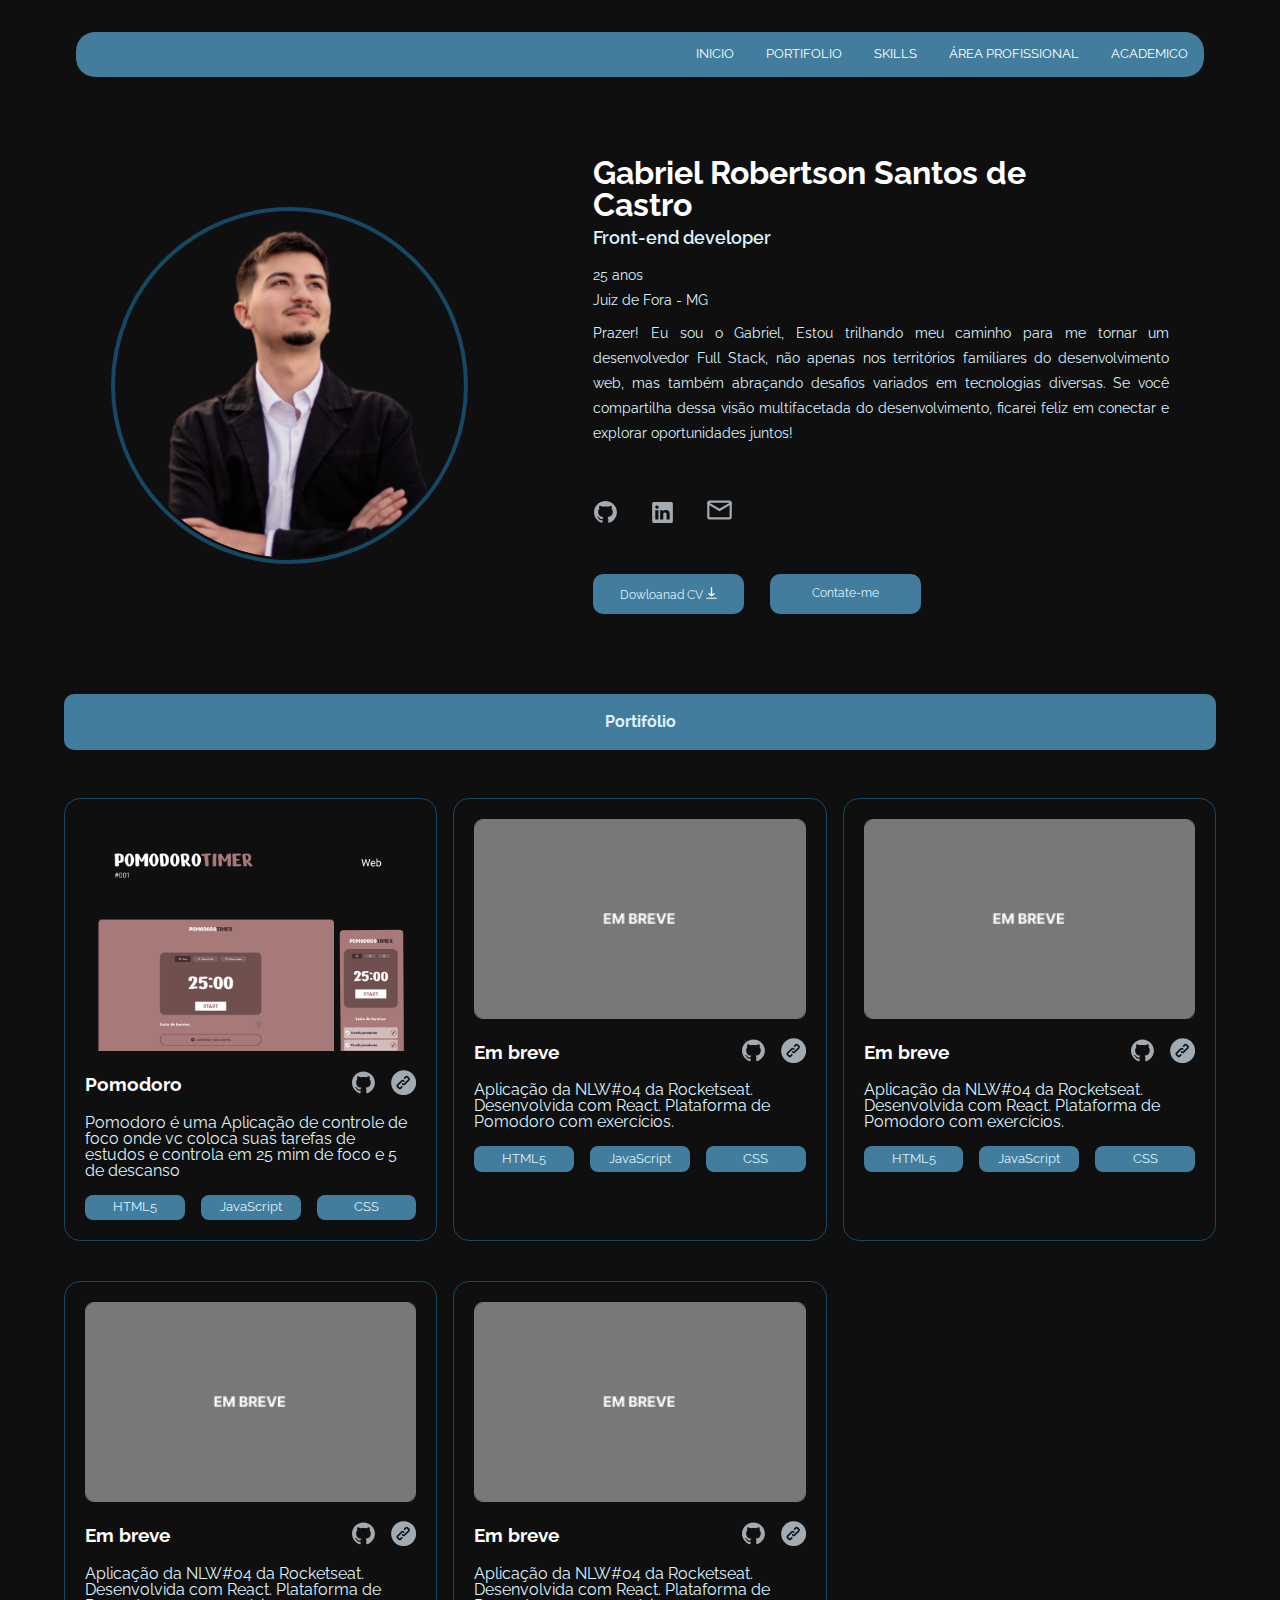
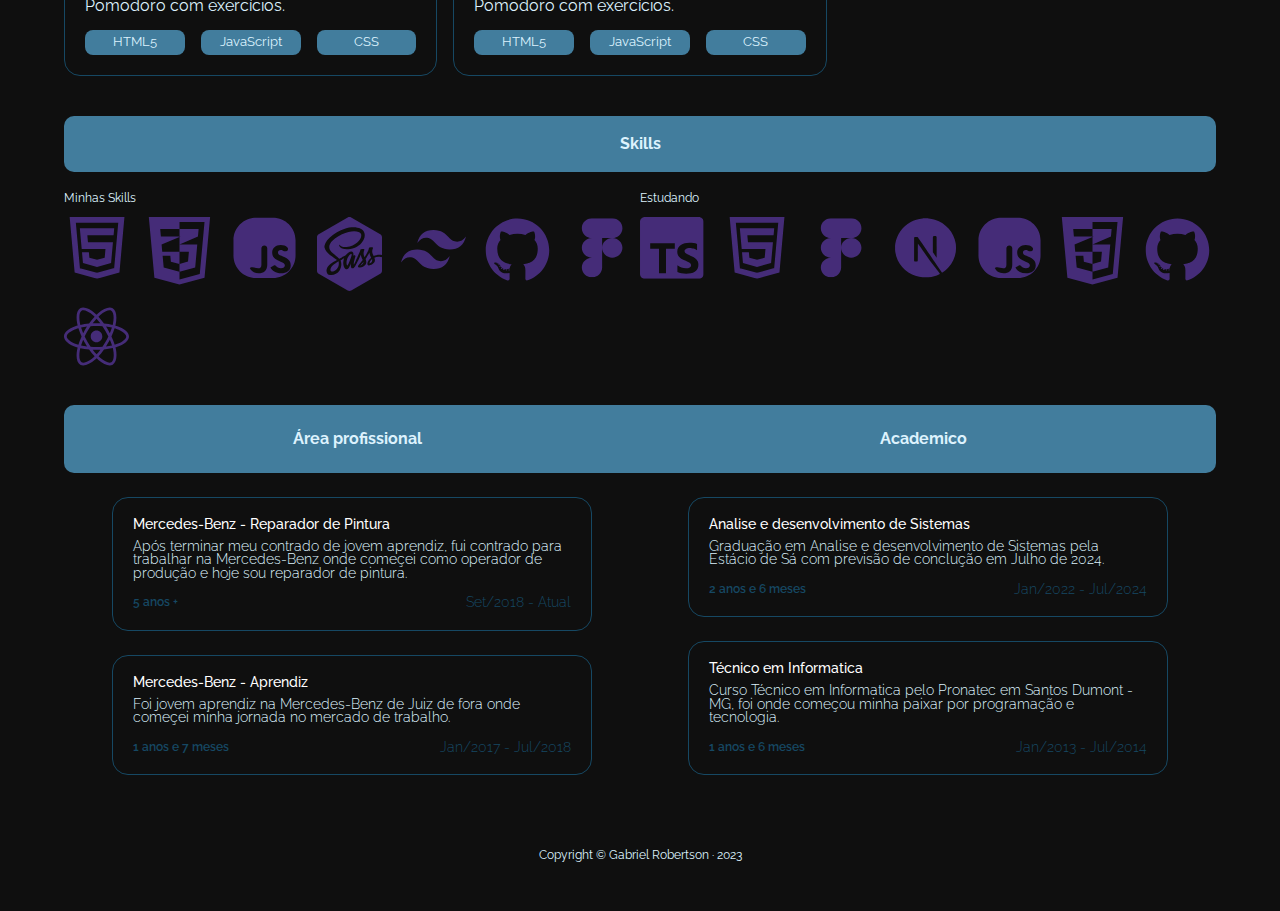
==== index.html @ dfe46134 "updade" ====
<!DOCTYPE html>
<html lang="pt-br">
<head>
    <meta charset="UTF-8">
    <meta name="viewport" content="width=device-width, initial-scale=1.0">
    <title>Portifolio | Gabriel</title>
    <link rel="stylesheet" href="assets/styles/styles.css">
 </head>   
<body>
  
  <header class="cabecalho container">
   <a href=""><img src="./assets/imagens/menu_hamburger.svg" alt="Menu Hamburger" class="open"></a> 
  </header>
  <nav class="menu-navegação">
    <a  href="#" ><img src="./assets/imagens/close.svg" alt="Menu Hamburger" class="close"></a>
    <div class="navegacao__container">
      <div class="perfil__menu">
        <img src="./assets/imagens/Perfil_gabriel.svg" class="foto-perfil">
        <div class="texto_perfil">
          <h2>Gabriel <span>Robertson</span></h2>
          <p>25 anos</p>
          <p class="cidade">Juiz de Fora - MG</p>
        </div>
      </div>
        <div class="social_links">
          <a href="https://github.com/Gabrielrsc" target="_blank" ><img src="./assets/imagens/github.svg" alt="Link para o Github" ></a>
          <a href="https://www.linkedin.com/in/gabriel-robertson-8a6b48149/" target="_blank"><img src="./assets/imagens/linkedin.svg" alt="Link para o Linkedin"></a>
          <a href=""><img src="./assets/imagens/email.svg" alt="Link para Web"></a>
        </div>
       <ul class="link__menu">
        <li><a href="#inicio">Inicio</a></li>
        <li><a href="#portifolio">Portifolio</a></li>
        <li><a href="#skills">Skills</a></li>
        <li><a href="#areaProfissional">Área Profissional</a></li>
        <li><a href="#areaProfissional">Academico</a></li>
       </ul>
       <div class="nav_configuracao">
        <p>EN</p>
        <a href="" ><img class="temaClaro"  src="./assets/imagens/sol.svg" alt="Icone de Sol"></a>
       </div>
    </div>

  </nav>
  <nav class="menu-navegação_desktop">
    <ul class="link__menu">
      <li><a href="#inicio">Inicio</a></li>
      <li><a href="#portifolio">Portifolio</a></li>
      <li><a href="#skills">Skills</a></li>
      <li><a href="#areaProfissional">Área Profissional</a></li>
      <li><a href="#areaProfissional">Academico</a></li>
   </ul>
  </nav>
  <main class="container">
    <section class="inico" id="inicio">
        <img class="foto_perfil" src="./assets/imagens/Perfil_gabriel.svg" alt="foto do gabriel">
        <div class="texto_inico">
          <h2>Gabriel Robertson <span>Santos de<br> Castro</span></h2>
          <h1>Front-end developer</h1>
          <div class="cidade_idade">
            <p class="desktop">25 anos</p>
            <p class="desktop">Juiz de Fora - MG</p>
          </div>
          <p>Prazer!  Eu sou o Gabriel, Estou trilhando meu caminho para me tornar um desenvolvedor Full Stack, não apenas nos territórios familiares do desenvolvimento web, 
            mas também abraçando desafios variados em tecnologias diversas. Se você compartilha dessa visão multifacetada do desenvolvimento, ficarei feliz em conectar e explorar oportunidades juntos! </p>
             <p></p>
        
          
          <div class="social_links">
            <a href="https://github.com/Gabrielrsc" target="_blank" ><img src="./assets/imagens/github.svg" alt="Link para o Github" ></a>
            <a href="https://www.linkedin.com/in/gabriel-robertson-8a6b48149/" target="_blank"><img src="./assets/imagens/linkedin.svg" alt="Link para o Linkedin"></a>
            <a href=""><img src="./assets/imagens/email.svg" alt="Link para Web"></a>
          </div>
          <div class="container_curriculo">
            <a href="">Dowloanad CV <img src="assets/imagens/arrow.svg" alt="arrow"></a>
            <a href="">Contate-me</a>
          </div>
        </div>
    </section>
    <section class="portifolio" id="portifolio">
      <h3 class="section-titulo">Portifólio</h3>
      <div class="cards">
        <div class="card">
          <img src="./assets/imagens/pomodoroTimer.png" alt="Imagem do portifolio Pomodoro">
          <div class="titulo_links">
            <h5>Pomodoro</h5>
            <div class="links">
              <a href=""><img src="./assets/imagens/github.svg" alt="github"></a>
              <a href=""><img src="./assets/imagens/web.svg" alt="Link para Web"></a>
              
            </div>
            
          </div>
          <p>Pomodoro é uma Aplicação de controle de foco onde vc coloca suas tarefas de estudos e controla em 25 mim de foco e 5 de descanso</p>
          <ul>
            <li>HTML5</li>
            <li>JavaScript</li>
            <li>CSS</li>
          </ul>
        </div>
        <div class="card">
          <img src="./assets/imagens/embreve.png" alt="Imagem do portifolio embreve">
          <div class="titulo_links">
            <h5>Em breve</h5>
            <div class="links">
              <a href=""><img src="./assets/imagens/github.svg" alt="github"></a>
              <a href=""><img src="./assets/imagens/web.svg" alt="Link para Web"></a>
            </div>
            
          </div>
          <p>Aplicação da NLW#04 da Rocketseat. Desenvolvida com React. Plataforma de Pomodoro com exercícios.</p>
          <ul>
            <li>HTML5</li>
            <li>JavaScript</li>
            <li>CSS</li>
          </ul>
        </div>
        <div class="card">
          <img src="./assets/imagens/embreve.png" alt="Imagem do portifolio embreve">
          <div class="titulo_links">
            <h5>Em breve</h5>
            <div class="links">
              <a href=""><img src="./assets/imagens/github.svg" alt="github"></a>
              <a href=""><img src="./assets/imagens/web.svg" alt="Link para Web"></a>
              
            </div>
            
          </div>
          <p>Aplicação da NLW#04 da Rocketseat. Desenvolvida com React. Plataforma de Pomodoro com exercícios.</p>
          <ul>
            <li>HTML5</li>
            <li>JavaScript</li>
            <li>CSS</li>
          </ul>
        </div>
        <div class="card">
          <img src="./assets/imagens/embreve.png" alt="Imagem do portifolio embreve">
          <div class="titulo_links">
            <h5>Em breve</h5>
            <div class="links">
              <a href=""><img src="./assets/imagens/github.svg" alt="github"></a>
              <a href=""><img src="./assets/imagens/web.svg" alt="Link para Web"></a>
            </div>
            
          </div>
          <p>Aplicação da NLW#04 da Rocketseat. Desenvolvida com React. Plataforma de Pomodoro com exercícios.</p>
          <ul>
            <li>HTML5</li>
            <li>JavaScript</li>
            <li>CSS</li>
          </ul>
        </div>
        <div class="card">
          <img src="./assets/imagens/embreve.png" alt="Imagem do portifolio embreve">
          <div class="titulo_links">
            <h5>Em breve</h5>
            <div class="links">
              <a href=""><img src="./assets/imagens/github.svg" alt="github"></a>
              <a href=""><img src="./assets/imagens/web.svg" alt="Link para Web"></a>
            </div>
            
          </div>
          <p>Aplicação da NLW#04 da Rocketseat. Desenvolvida com React. Plataforma de Pomodoro com exercícios.</p>
          <ul>
            <li>HTML5</li>
            <li>JavaScript</li>
            <li>CSS</li>
          </ul>
        </div>
       
      </div>
    </section>
    <section class="skills" id="skills">
      <h3 class="section-titulo">Skills</h3>
      <div class="container-skills">
        <div class="card-skills">
          <p>Minhas Skills</p>
          <ul>
              <li> <img src="./assets/imagens/HTML5.svg" alt="HTML">
                </li>
                <li><img src="./assets/imagens/Group2.svg" alt="TypeScript">
                  </li>
                  <li><img src="./assets/imagens/Javascript.svg" alt="TypeScript">
                    </li>
                    <li><img src="./assets/imagens/sass.svg" alt="TypeScript">
                      </li>
                      <li><img src="./assets/imagens/TailwindCSS.svg" alt="TypeScript">
                        </li>
                        <li><img src="./assets/imagens/Github2.svg" alt="TypeScript">
                          </li>
                          <li><img src="./assets/imagens/Figma.svg" alt="TypeScript">
                            </li>
                            <li><img src="./assets/imagens/react.svg" alt="TypeScript">
                             </li>
                            
            
          </ul>
        </div>
        <div class="card-skills">
          <p>Estudando</p>
          <ul>
            <li>
              <img src="./assets/imagens/TypeScript.svg" alt="TypeScript">
            </li>
            <li> <img src="./assets/imagens/HTML5.svg" alt="TypeScript">
              </li>
              <li><img src="./assets/imagens/Figma.svg" alt="TypeScript">
                </li>
                <li><img src="./assets/imagens/Nextjs.svg" alt="TypeScript">
                  </li>
                  <li><img src="./assets/imagens/Javascript.svg" alt="TypeScript">
                    </li>
                    <li><img src="./assets/imagens/Group2.svg" alt="TypeScript">
                      </li>
                      <li><img src="./assets/imagens/Github2.svg" alt="TypeScript">
                        </li>
                       
          </ul>
        </div>
      </div>
    </section>
    <section class="profissional_academico" id="areaProfissional">
      <div class="section-titulos section-titulo">
        <h3 class="" id="profissional">Área profissional</h3>
        <h3 class="active" id="academico">Academico</h3>
      </div>

      <div class="container_flex">
        <div class="container-profissional_academico academico active">
          <div class="container-academico">
            <h4>Analise e desenvolvimento de Sistemas</h4>
            <p>Graduação em Analise e desenvolvimento de Sistemas pela Estácio de Sá com previsão de conclução em Julho de 2024.</p>
            <div class="tempo">
              <span>2 anos e 6 meses</span>
              <p>Jan/2022 - Jul/2024</p>
            </div>
          </div>
          <div class="container-academico">
            <h4>Técnico em Informatica</h4>
            <p>Curso Técnico em Informatica pelo Pronatec em Santos Dumont - MG, foi onde começou minha paixar por programação e tecnologia.</p>
            <div class="tempo">
              <span>1 anos e 6 meses</span>
              <p>Jan/2013 - Jul/2014</p>
            </div>
          </div>
        </div>
        <div class="container-profissional_academico profissional profissional">
          <div class="container-academico">
            <h4>Mercedes-Benz - Reparador de Pintura</h4>
            <p>Após terminar meu contrado de jovem aprendiz, fui contrado para trabalhar na Mercedes-Benz onde começei como operador de produção e hoje sou reparador de pintura.</p>
            <div class="tempo">
              <span>5 anos +</span>
              <p>Set/2018 - Atual</p>
            </div>
          </div>
          <div class="container-academico">
            <h4>Mercedes-Benz - Aprendiz</h4>
            <p>Foi jovem aprendiz na Mercedes-Benz de Juiz de fora onde começei minha jornada no mercado de trabalho.</p>
            <div class="tempo">
              <span>1 anos e 7 meses</span>
              <p>Jan/2017 - Jul/2018</p>
            </div>
          </div>
        </div>
      </div>
      
    </section>
  </main>
  <footer class="rodape">
    <p>Copyright © Gabriel Robertson · 2023</p>
  </footer>

  <script src="./assets/js/main.js"></script>

  
</body>
</html>
---- assets/styles/styles.css ----
@import url(./reset.css);
@import url('https://fonts.googleapis.com/css2?family=Raleway:wght@100;200;300;400;500;600;700&display=swap');


:root{
    --color-primaria:#164863; /*7B4AE2*/
    --color-segundaria: #427D9D; /*201A3F*/
    --color-terciaria: #427D9D; /*171F26*/
    --color-bg:#0F0F0F; /*0C151D*/
    --color-cinza:#DDF2FD; /*A3ABB2*/
    --color-branca:#FFFFFF; /*FFFFFF*/

    --color-calaro: #fff;


    --font-principal: 'Raleway', sans-serif;
}

body{
    margin: auto;
    max-width: 1728px;
    background-color: var(--color-bg);
    font-size: 16px;
    font-family: var(--font-principal);
    
}
.scroll{
    overflow: hidden;
}

.container{
    padding: 0 1.5rem;
}

.cabecalho{
    margin: 2rem 0;
    display: flex;
    justify-content: flex-end;
}
.menu-navegação_desktop{
    display: none;
}
/* MENU LATERAL MOBILE */
.menu-navegação{
    overflow: hidden;
    display: none;
    background-color: var(--color-terciaria);
    position:fixed;
    top: 0;
    height: 100vh;
    width: 70%;
    right: 0;
}


.menuAberto{
    display: block;
}


.navegacao__container{
    padding: 6rem 1rem;
}
.close{
    width: 19px;
    padding: 1.8rem 1.5rem;
    position: absolute;
    right: 0;
}

.perfil__menu{
    display: flex;
    gap: 1.5rem;
}
.foto_perfil{
    /* background: #164863; */
}

.perfil__menu img{
    width: 75px;
    border: 4px solid var(--color-segundaria);
    border-radius: 50%;

}
.texto_perfil{
    color: var(--color-branca);
    font-size: 1.2rem;
    font-weight: 300;
    line-height: 1.2rem;
    
}
.texto_perfil h2{
    padding-bottom: 1rem
}
.texto_perfil span{
    color: var(--color-cinza);
    font-weight: 400;

    
}

.cidade, p{
    font-size: 12px;
    color: var(--color-cinza);
    font-weight: 400;
    line-height: 1;
}
.link__menu{
    display: flex;
    flex-direction: column;
    gap: 1rem;
}

.link__menu li{
    text-align: center;
    
    
    
}
.link__menu li a{
    font-size: 0.8rem;
    font-weight: 100;
    background-color: var(--color-primaria);
    border-radius: 10px;
    padding: 1rem;
    display: block;
    text-decoration: none;
    color: var(--color-branca);
    text-transform: uppercase;
}

.nav_configuracao{
    margin: 2rem;
    display: flex;
    align-items: center;
    justify-content: center;
    gap: 2rem;

}
.nav_configuracao p{
    font-size: 18px;
}

/*Pagina Inicio*/

.inico{
    display: flex;
    flex-direction: column;
    text-align: center;
    align-items: center;
    gap: 2rem;
}

.foto_perfil{
    padding: 2px;
    width: 45%;
    border: 4px solid var(--color-primaria);
    border-radius: 50%;
}
.texto_inico{
    display: flex;
    flex-direction: column;
    gap: 8px;
}

.texto_inico h2{
    color: var(--color-branca);
    font-size: 32px;
    font-weight: 700;
}
.texto_inico h2 span{
    display: none;
}

.texto_inico h1{
    color: var(--color-cinza);
    font-size: 18px;
    font-weight: 600;
    margin-bottom: 8px;
}

.texto_inico p{
    color: var(--color-cinza);
    font-size: 14px;
    font-weight:300;
    line-height: 25px;

}

.texto_inico .desktop{
    display: none;
}

.social_links{
    color: var(--color-cinza);
    display: flex;
    justify-content: center;
    gap: 32px;
    margin: 38px 0;
}
.social_links img{
    width: 25px;

}
.container_curriculo{
    display: flex;
    gap: 26px;

    
}
.container_curriculo a{
    width: 100%;
    color: var(--color-cinza);
    text-decoration: none;
    font-size: 12px;
    background-color: var(--color-terciaria);
    padding: 13px;
    border-radius: 10px;
    margin-bottom: 52px;


}

.container_curriculo a:hover{
    background-color: var(--color-segundaria);
    color: var(--color-branca);


}
.portifolio{
    margin: 1rem 0;
}

.section-titulo{
    background-color: var(--color-terciaria);
    padding: 20px;
    text-align: center;
    border-radius: 10px;
    color: var(--color-cinza);
    font-size: 1rem;
    font-weight: 700;
}
.section-titulos{
    padding: 10px;
    display: flex;
    justify-content:space-around;
    font-size: 0.80rem;
    font-weight: 500;
    
    
}
.section-titulos h3{
    width: 50%;
    box-sizing: border-box;
    padding: 1rem;
    border-radius: 10px;
}
.section-titulos .active{    
    background-color: var(--color-bg);
    
 
}
.cards{
    margin-top: 3rem;
}

.card{
    border: 1px solid var(--color-primaria);
    border-radius: 16px;
    padding: 20px;
    margin-bottom: 1.5rem;
}

.card > img{
    width: 100%;
}

.titulo_links{
    color: var(--color-branca);
    font-size: 1.2rem;
    font-weight: 700;
    display: flex;
    align-items: center;
    justify-content: space-between;
    margin: 1rem 0;
}

.card p{
    font-size: 1em;
    color: var(--color-cinza);
    margin-bottom: 1rem;
}

.card ul{
    display:grid;
    grid-template-columns: 1fr 1fr 1fr;
    gap: 1rem;
}

.card ul li{
    color: var(--color-cinza);
    background-color: var(--color-segundaria);
    padding: 0.5em 1em;
    text-align: center;
    border-radius: 8px;
    font-size: 0.8rem;

}

.titulo_links .links img{
    width: 25px;
    height: 25px;
}

.titulo_links .links a{
    margin-left: 10px;
}

.container-skills{
    margin: 20px 0;
}
.card-skills{
    display: flex;
    flex-direction: column;
    gap: .80rem;
    margin-bottom: 1rem;
}

.card-skills ul{
    display: flex;
    flex-wrap: wrap;
    column-gap: 1.2rem;
    row-gap: 0.8rem;
}

.card-skills ul li img{
    width: 25px;
}


.container-profissional_academico{
    margin-top: 1.5rem;
    display: none;
}
.active{
    display: block;
}
.container-academico{
    border: 1px solid var(--color-primaria);
    border-radius: 16px;
    padding: 20px;
    margin-bottom: 1.5rem;
}

.container-academico h4{
    font-weight: 500;
    font-size: 0.85rem;
    color: var(--color-branca);
    margin-bottom: 0.5rem;
}

.container-academico p{
    font-size: 0.85rem;
    font-weight: 300;
}
.tempo{
    margin-top: 1rem;
    display: flex;
    justify-content: space-between;
    color: var(--color-primaria);
    margin-bottom: 0;
    font-weight: 600;
    font-size: 12px;
}

.tempo p{
    color: var(--color-primaria);
    font-weight: 300;
}


.rodape{
    color: var(--color-cinza);
    font-size: 1rem;
    font-weight: 400;
    text-align: center;
    margin: 3.12rem 0;
}

@media (min-width: 1024px){
    .cabecalho{
        display: none;
        
    }
    .menu-navegação_desktop{
        display: block;
        background-color: var(--color-terciaria);
        margin: 2rem 4.75rem;
        border-radius: 1.2rem;
    }
    .menu-navegação_desktop .link__menu{
        flex-direction: row;
        justify-content: flex-end;
        gap: 0;
    }
    .menu-navegação_desktop .link__menu li a{
        background:  transparent;
        font-size: 0.8rem;
        font-weight: 400;
    }
    .menu-navegação_desktop .link__menu li a:hover{
        color: var(--color-primaria);
    }

    .container{
        margin: 0 2.5rem;
    }
    .inico{
        margin: 5rem 0;
        flex-direction: row;
        text-align: justify;
        justify-content: space-around;
    }
    .foto_perfil{
       width: 30%
    }

    .texto_inico{
        width: 50%;
    }
    .texto_inico .desktop{
        display: block;

    }
    .texto_inico h2 span{
        display: inline;
    }
    .texto_inico h2{
        font-weight: 700;
        font-size: 2rem;
    }
    .texto_inico h1{
        font-weight: 600;
        font-size: 18px;
    }
    .texto_inico p{
        font-size: 14px;
        font-weight: 400;
        padding: 0;
    }

    .social_links{
        justify-content: flex-start;
    }
    .social_links a img{
        width: 25px;
    }

    .container_curriculo a{
        width: 125px;
        text-align: center;
        margin: 0;
    }

    .cards{
        display: grid;
        grid-template-columns: repeat(3, 1fr);
        gap: 1rem;
    }
    .container-skills{
        display: flex;
        flex-direction: row;
    }
    .card-skills{
        width: 50%;
    }
    .card-skills ul li img{
        width: 65px;
    }
    .container_flex{
        display: flex;
        margin: auto;
        flex-direction: row-reverse;
        justify-content:space-evenly;

    }

    .container-profissional_academico{
        display: block;
        margin-inline:3rem;
        width:50%;
    }

    .section-titulo h3{
        background-color: transparent;
        margin: 0 1rem;
        font-size: 1rem;
        font-weight: 700;
    }
    .section-titulo .active{
        background-color: transparent;
    }
}
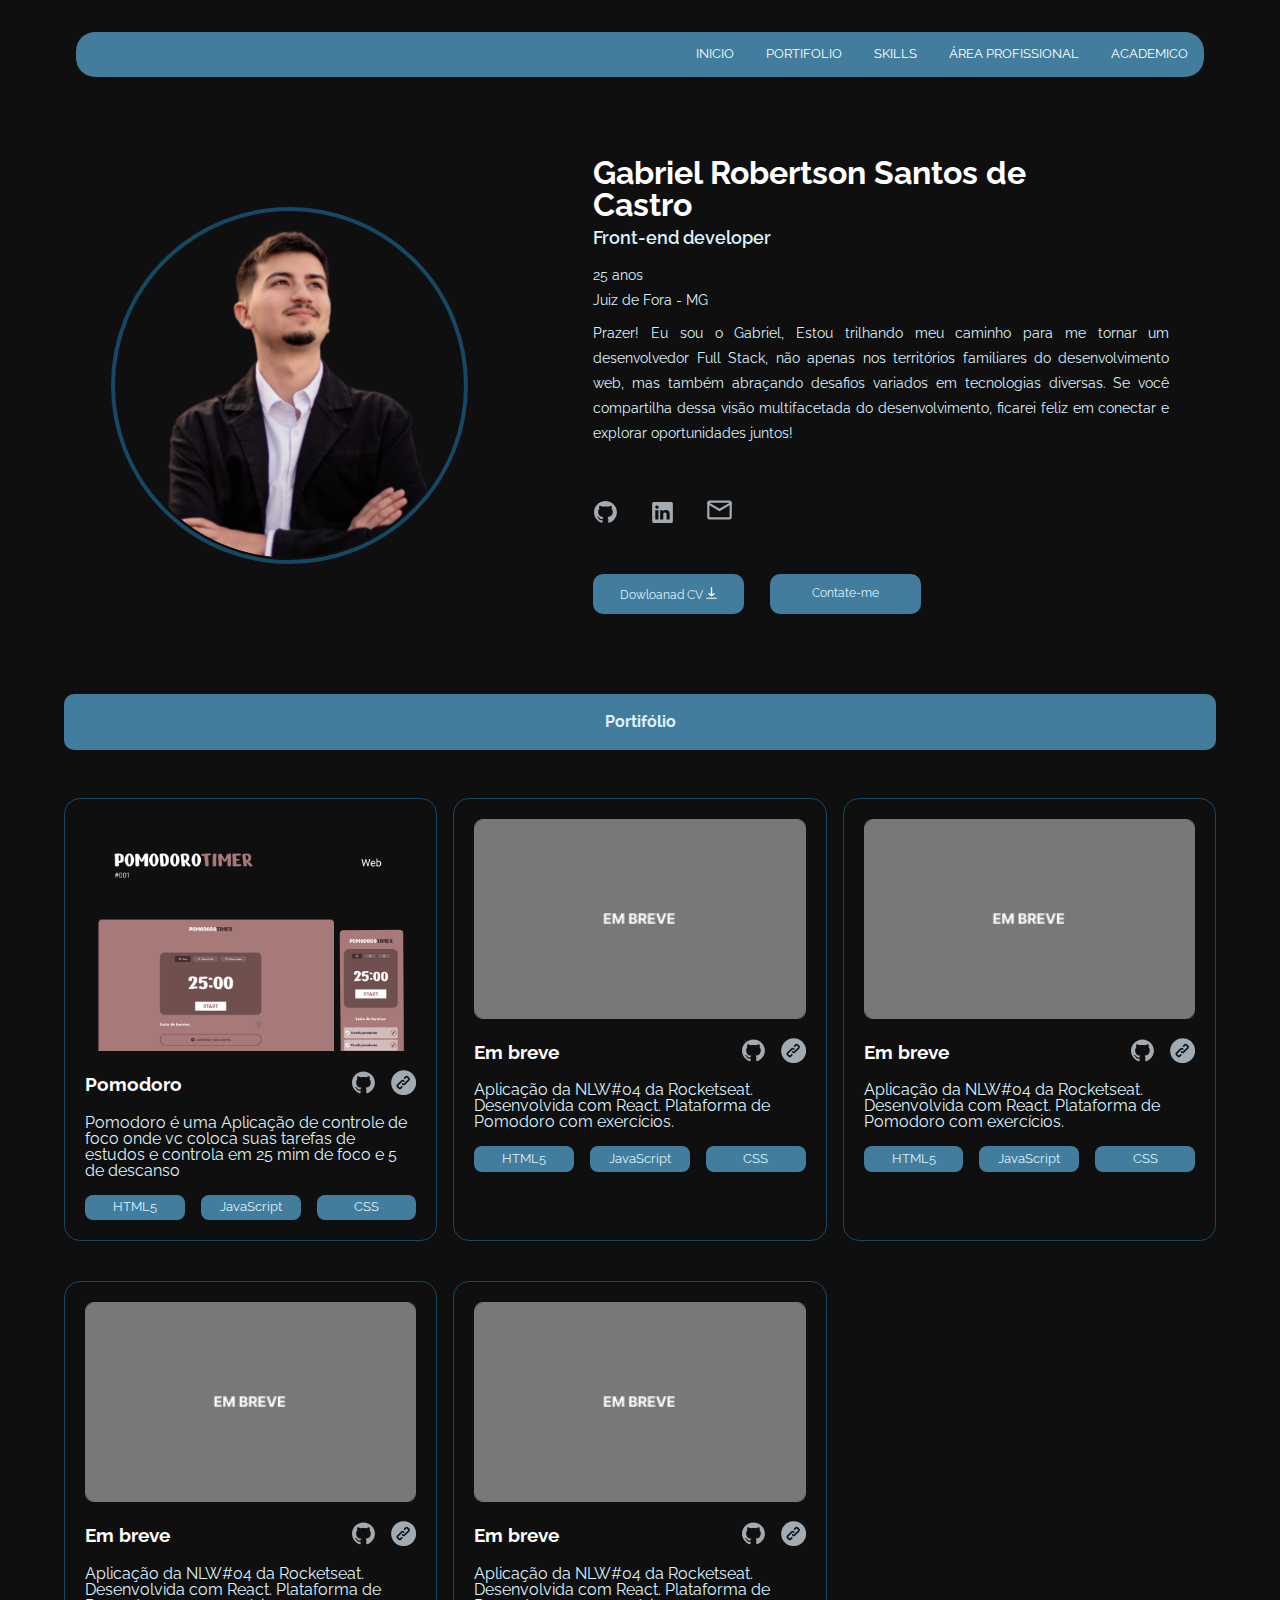
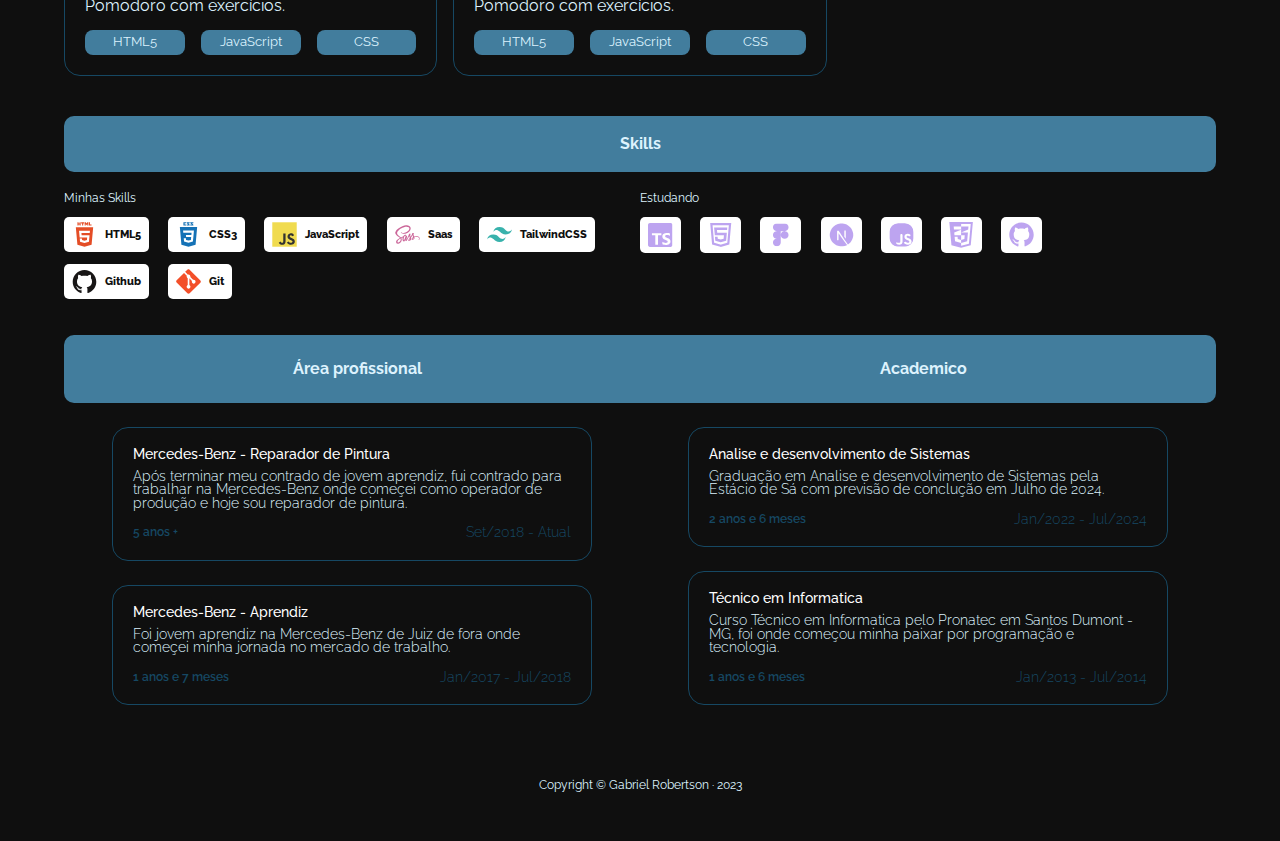
==== commit c5c300c2: "logos_skills" ====
--- a/index.html
+++ b/index.html
@@ -84,8 +84,8 @@
           <div class="titulo_links">
             <h5>Pomodoro</h5>
             <div class="links">
-              <a href=""><img src="./assets/imagens/github.svg" alt="github"></a>
-              <a href=""><img src="./assets/imagens/web.svg" alt="Link para Web"></a>
+              <a href="https://github.com/Gabrielrsc/pomodoro_timer"><img src="./assets/imagens/github.svg" alt="github"></a>
+              <a href="https://pomodoro-timer-gules-ten.vercel.app/"><img src="./assets/imagens/web.svg" alt="Link para Web"></a>
               
             </div>
             
@@ -174,24 +174,14 @@
       <div class="container-skills">
         <div class="card-skills">
           <p>Minhas Skills</p>
-          <ul>
-              <li> <img src="./assets/imagens/HTML5.svg" alt="HTML">
-                </li>
-                <li><img src="./assets/imagens/Group2.svg" alt="TypeScript">
-                  </li>
-                  <li><img src="./assets/imagens/Javascript.svg" alt="TypeScript">
-                    </li>
-                    <li><img src="./assets/imagens/sass.svg" alt="TypeScript">
-                      </li>
-                      <li><img src="./assets/imagens/TailwindCSS.svg" alt="TypeScript">
-                        </li>
-                        <li><img src="./assets/imagens/Github2.svg" alt="TypeScript">
-                          </li>
-                          <li><img src="./assets/imagens/Figma.svg" alt="TypeScript">
-                            </li>
-                            <li><img src="./assets/imagens/react.svg" alt="TypeScript">
-                             </li>
-                            
+          <ul class="lista-de-skills">
+            <li><img src="./assets/imagens/html5-plain.svg" alt="HTML"><span>HTML5</span></li>
+            <li><img src="./assets/imagens/css3-original.svg" alt="CSS3"><span>CSS3</span></li>
+            <li><img src="./assets/imagens/javascript-plain.svg" alt="JavaScript"><span>JavaScript</span></li>
+            <li><img src="./assets/imagens/sass-original.svg" alt="SASS"/><span>Saas</span></li>
+            <li><img src="./assets/imagens/tailwindcss-original.svg" alt="TailwindCSS"><span>TailwindCSS</span></li>
+            <li><img src="./assets/imagens/github-original.svg" alt="Github"><span>Github</span></li>
+            <li><img src="./assets/imagens/git-plain.svg" alt="Git"><span>Git</span></li>                          
             
           </ul>
         </div>
@@ -273,4 +263,4 @@
 
   
 </body>
-</html>+</html>
--- a/assets/styles/styles.css
+++ b/assets/styles/styles.css
@@ -333,6 +333,21 @@
     row-gap: 0.8rem;
 }
 
+.card-skills ul li{
+    color: var(--color-bg);
+    font-weight: 800;
+    display: flex;
+    align-items: center;
+    gap: 0.5rem;
+    padding: 0.3rem 0.5rem;
+    border-radius: 5px;
+    background-color: var(--color-branca);
+}
+
+.card-skills ul li span{
+    display: none;
+}
+
 .card-skills ul li img{
     width: 25px;
 }
@@ -474,8 +489,14 @@
     .card-skills{
         width: 50%;
     }
+    .card-skills ul li{
+        font-size: 0.7rem;
+    }
+    .card-skills ul li span{
+        display: flex;
+    }
     .card-skills ul li img{
-        width: 65px;
+        width: 25px;
     }
     .container_flex{
         display: flex;
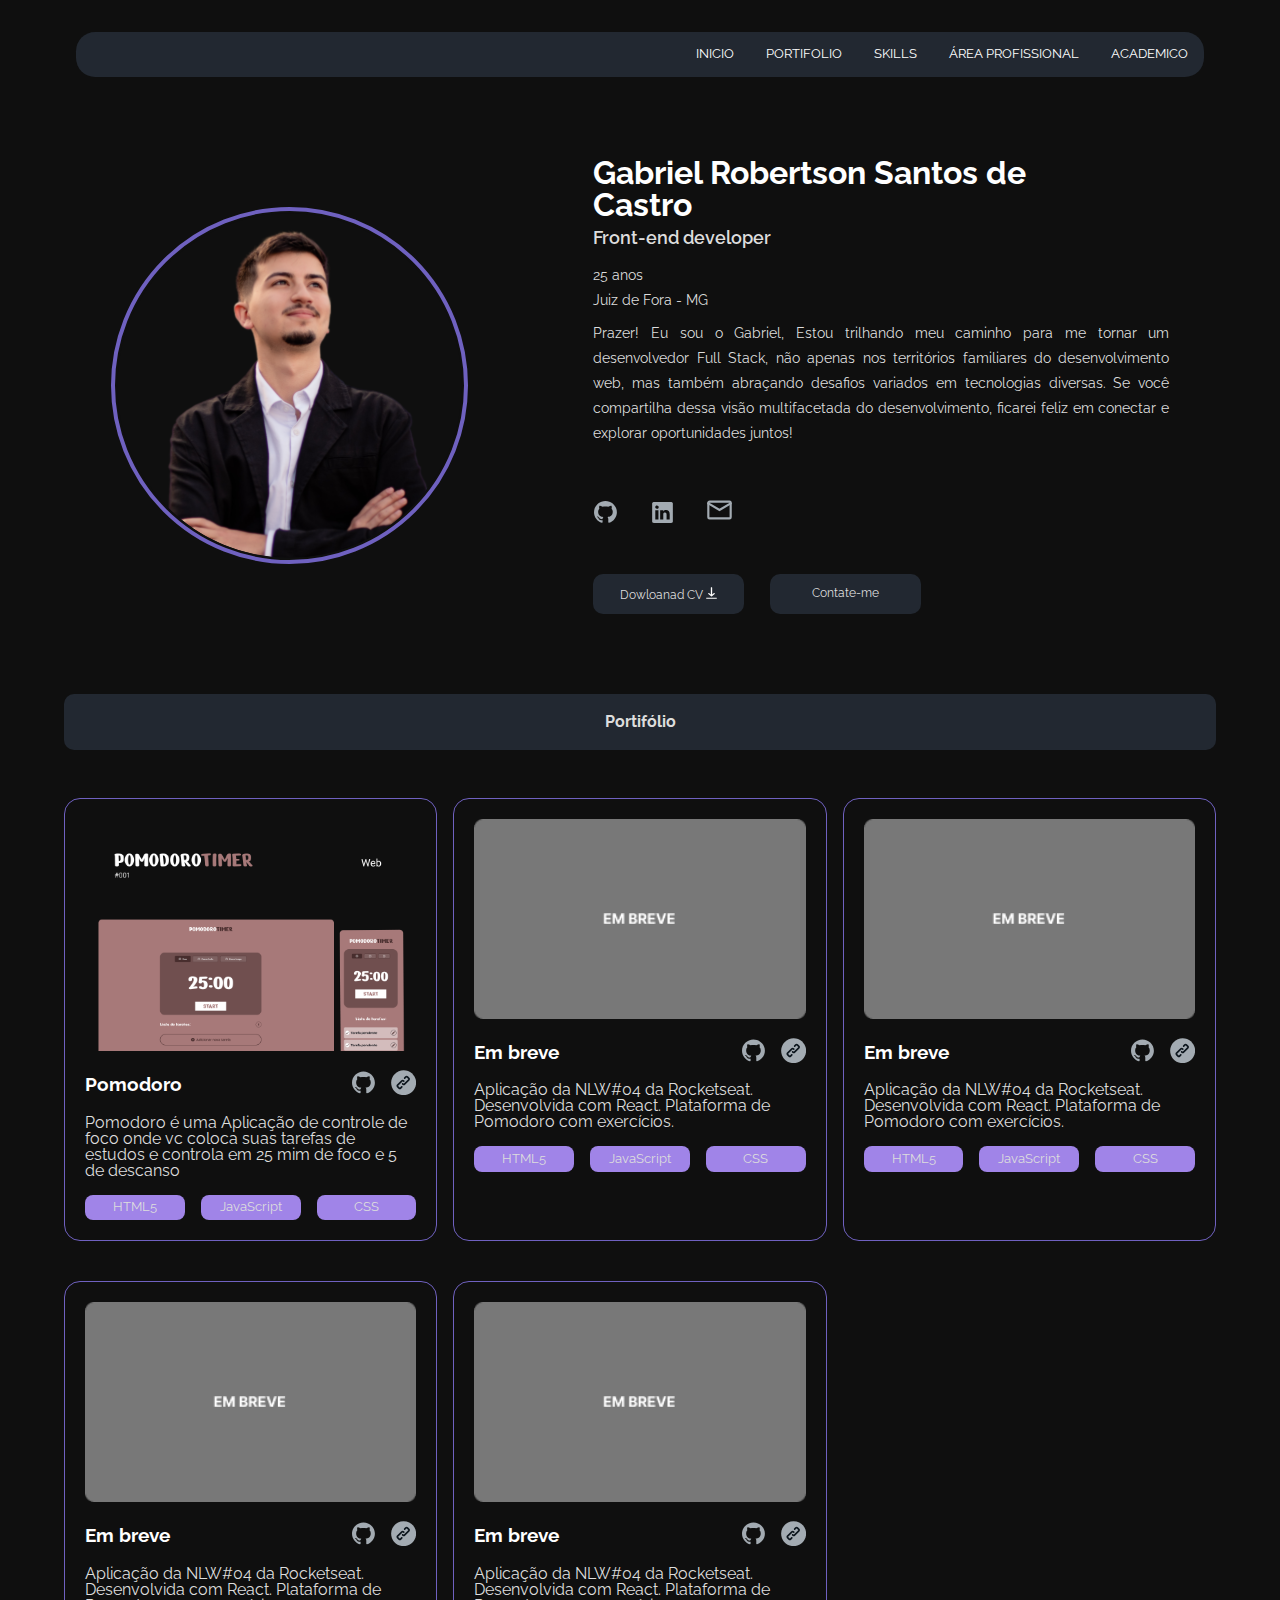
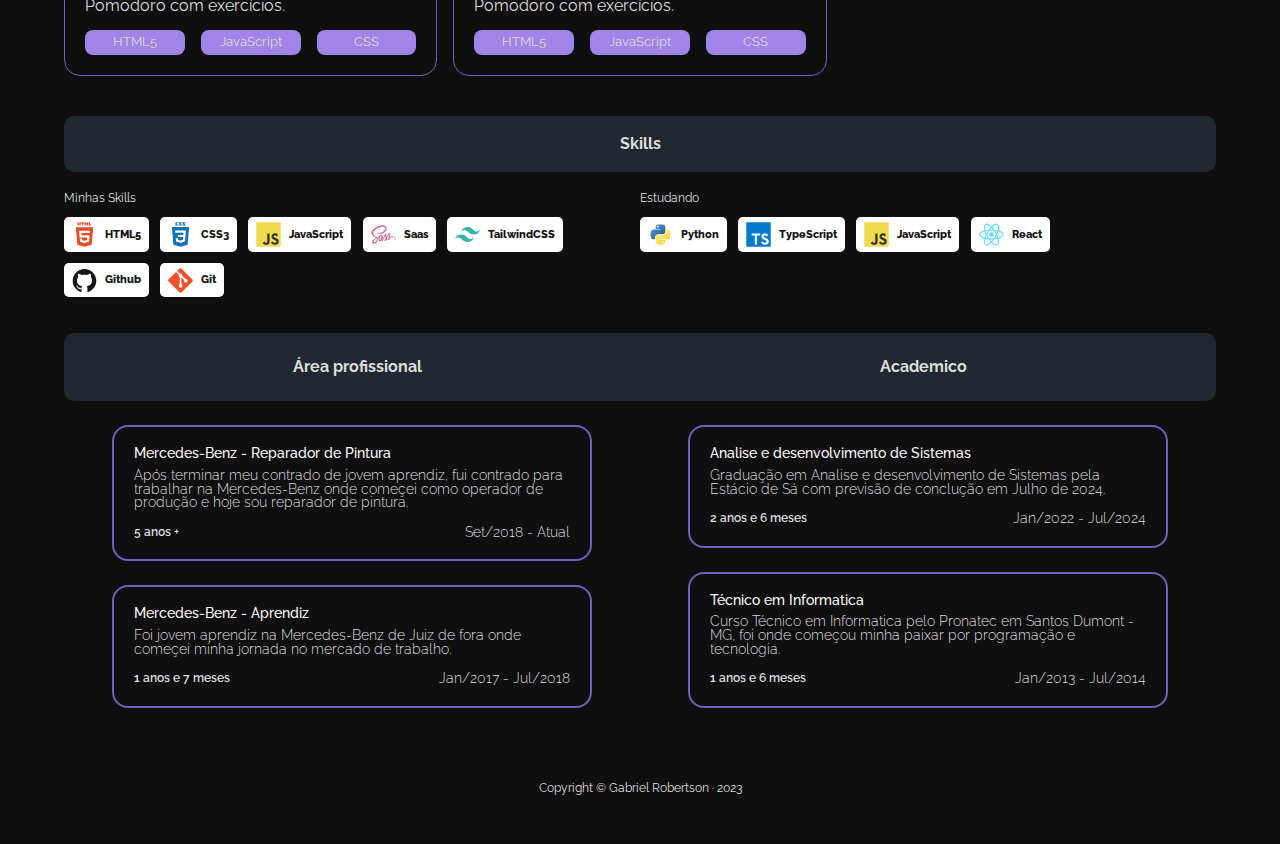
==== commit a190e40c: "atualização" ====
--- a/index.html
+++ b/index.html
@@ -9,9 +9,9 @@
 <body>
   
   <header class="cabecalho container">
-   <a href=""><img src="./assets/imagens/menu_hamburger.svg" alt="Menu Hamburger" class="open"></a> 
+   <img src="./assets/imagens/menu_hamburger.svg" alt="Menu Hamburger" class="open">
   </header>
-  <nav class="menu-navegação">
+  <nav class="menu-navegação" >
     <a  href="#" ><img src="./assets/imagens/close.svg" alt="Menu Hamburger" class="close"></a>
     <div class="navegacao__container">
       <div class="perfil__menu">
@@ -25,7 +25,7 @@
         <div class="social_links">
           <a href="https://github.com/Gabrielrsc" target="_blank" ><img src="./assets/imagens/github.svg" alt="Link para o Github" ></a>
           <a href="https://www.linkedin.com/in/gabriel-robertson-8a6b48149/" target="_blank"><img src="./assets/imagens/linkedin.svg" alt="Link para o Linkedin"></a>
-          <a href=""><img src="./assets/imagens/email.svg" alt="Link para Web"></a>
+          <a href="mailto:gabrielrobertson@gmail.com"><img src="./assets/imagens/email.svg" alt="Link para Web"></a>
         </div>
        <ul class="link__menu">
         <li><a href="#inicio">Inicio</a></li>
@@ -42,6 +42,7 @@
 
   </nav>
   <nav class="menu-navegação_desktop">
+
     <ul class="link__menu">
       <li><a href="#inicio">Inicio</a></li>
       <li><a href="#portifolio">Portifolio</a></li>
@@ -68,10 +69,10 @@
           <div class="social_links">
             <a href="https://github.com/Gabrielrsc" target="_blank" ><img src="./assets/imagens/github.svg" alt="Link para o Github" ></a>
             <a href="https://www.linkedin.com/in/gabriel-robertson-8a6b48149/" target="_blank"><img src="./assets/imagens/linkedin.svg" alt="Link para o Linkedin"></a>
-            <a href=""><img src="./assets/imagens/email.svg" alt="Link para Web"></a>
+            <a href="mailto:gabrielrobertson@gmail.com"><img src="./assets/imagens/email.svg" alt="Link para Web"></a>
           </div>
           <div class="container_curriculo">
-            <a href="">Dowloanad CV <img src="assets/imagens/arrow.svg" alt="arrow"></a>
+            <a href="./assets/pdf/Gabriel_Robertson.pdf" download>Dowloanad CV <img src="assets/imagens/arrow.svg" alt="arrow"></a>
             <a href="">Contate-me</a>
           </div>
         </div>
@@ -182,27 +183,18 @@
             <li><img src="./assets/imagens/tailwindcss-original.svg" alt="TailwindCSS"><span>TailwindCSS</span></li>
             <li><img src="./assets/imagens/github-original.svg" alt="Github"><span>Github</span></li>
             <li><img src="./assets/imagens/git-plain.svg" alt="Git"><span>Git</span></li>                          
+                            
             
           </ul>
         </div>
         <div class="card-skills">
           <p>Estudando</p>
           <ul>
-            <li>
-              <img src="./assets/imagens/TypeScript.svg" alt="TypeScript">
-            </li>
-            <li> <img src="./assets/imagens/HTML5.svg" alt="TypeScript">
-              </li>
-              <li><img src="./assets/imagens/Figma.svg" alt="TypeScript">
-                </li>
-                <li><img src="./assets/imagens/Nextjs.svg" alt="TypeScript">
-                  </li>
-                  <li><img src="./assets/imagens/Javascript.svg" alt="TypeScript">
-                    </li>
-                    <li><img src="./assets/imagens/Group2.svg" alt="TypeScript">
-                      </li>
-                      <li><img src="./assets/imagens/Github2.svg" alt="TypeScript">
-                        </li>
+            <li><img src="./assets/imagens/python-original.svg" alt="HTML"><span>Python</span></li>
+            <li><img src="./assets/imagens/typescript-original.svg" alt="CSS3"><span>TypeScript</span></li>
+            <li><img src="./assets/imagens/javascript-plain.svg" alt="JavaScript"><span>JavaScript</span></li>
+            <li><img src="./assets/imagens/react-original.svg" alt="SASS"/><span>React</span></li>
+                
                        
           </ul>
         </div>
--- a/assets/styles/styles.css
+++ b/assets/styles/styles.css
@@ -3,11 +3,11 @@
 
 
 :root{
-    --color-primaria:#164863; /*7B4AE2*/
-    --color-segundaria: #427D9D; /*201A3F*/
-    --color-terciaria: #427D9D; /*171F26*/
+    --color-primaria:#6F61C0; /*7B4AE2*/
+    --color-segundaria: #A084E8; /*201A3F*/
+    --color-terciaria: #222831; /*171F26*/
     --color-bg:#0F0F0F; /*0C151D*/
-    --color-cinza:#DDF2FD; /*A3ABB2*/
+    --color-cinza:#DDDDDD; /*A3ABB2*/
     --color-branca:#FFFFFF; /*FFFFFF*/
 
     --color-calaro: #fff;
@@ -41,9 +41,10 @@
     display: none;
 }
 /* MENU LATERAL MOBILE */
+
 .menu-navegação{
+    display: none;
     overflow: hidden;
-    display: none;
     background-color: var(--color-terciaria);
     position:fixed;
     top: 0;
@@ -52,10 +53,12 @@
     right: 0;
 }
 
-
 .menuAberto{
+    
     display: block;
 }
+
+
 
 
 .navegacao__container{
@@ -71,9 +74,6 @@
 .perfil__menu{
     display: flex;
     gap: 1.5rem;
-}
-.foto_perfil{
-    /* background: #164863; */
 }
 
 .perfil__menu img{
@@ -326,22 +326,20 @@
     margin-bottom: 1rem;
 }
 
-.card-skills ul{
+.card-skills ul {
     display: flex;
     flex-wrap: wrap;
-    column-gap: 1.2rem;
-    row-gap: 0.8rem;
-}
-
-.card-skills ul li{
+    justify-content:start;
+    gap: 0.7rem;
+}
+
+.card-skills ul li {
     color: var(--color-bg);
     font-weight: 800;
-    display: flex;
-    align-items: center;
-    gap: 0.5rem;
     padding: 0.3rem 0.5rem;
     border-radius: 5px;
     background-color: var(--color-branca);
+
 }
 
 .card-skills ul li span{
@@ -361,7 +359,7 @@
     display: block;
 }
 .container-academico{
-    border: 1px solid var(--color-primaria);
+    border: 2px solid var(--color-primaria);
     border-radius: 16px;
     padding: 20px;
     margin-bottom: 1.5rem;
@@ -382,14 +380,14 @@
     margin-top: 1rem;
     display: flex;
     justify-content: space-between;
-    color: var(--color-primaria);
+    color: var(--color-cinza);
     margin-bottom: 0;
     font-weight: 600;
     font-size: 12px;
 }
 
 .tempo p{
-    color: var(--color-primaria);
+    color: var(--color-cinza);
     font-weight: 300;
 }
 
@@ -489,7 +487,15 @@
     .card-skills{
         width: 50%;
     }
+    .card-skills ul{
+        justify-content: flex-start;
+    }
     .card-skills ul li{
+        display: flex;
+        gap: 0.5rem;
+        flex-direction: row;
+        align-items: center;
+        justify-content:flex-end;
         font-size: 0.7rem;
     }
     .card-skills ul li span{
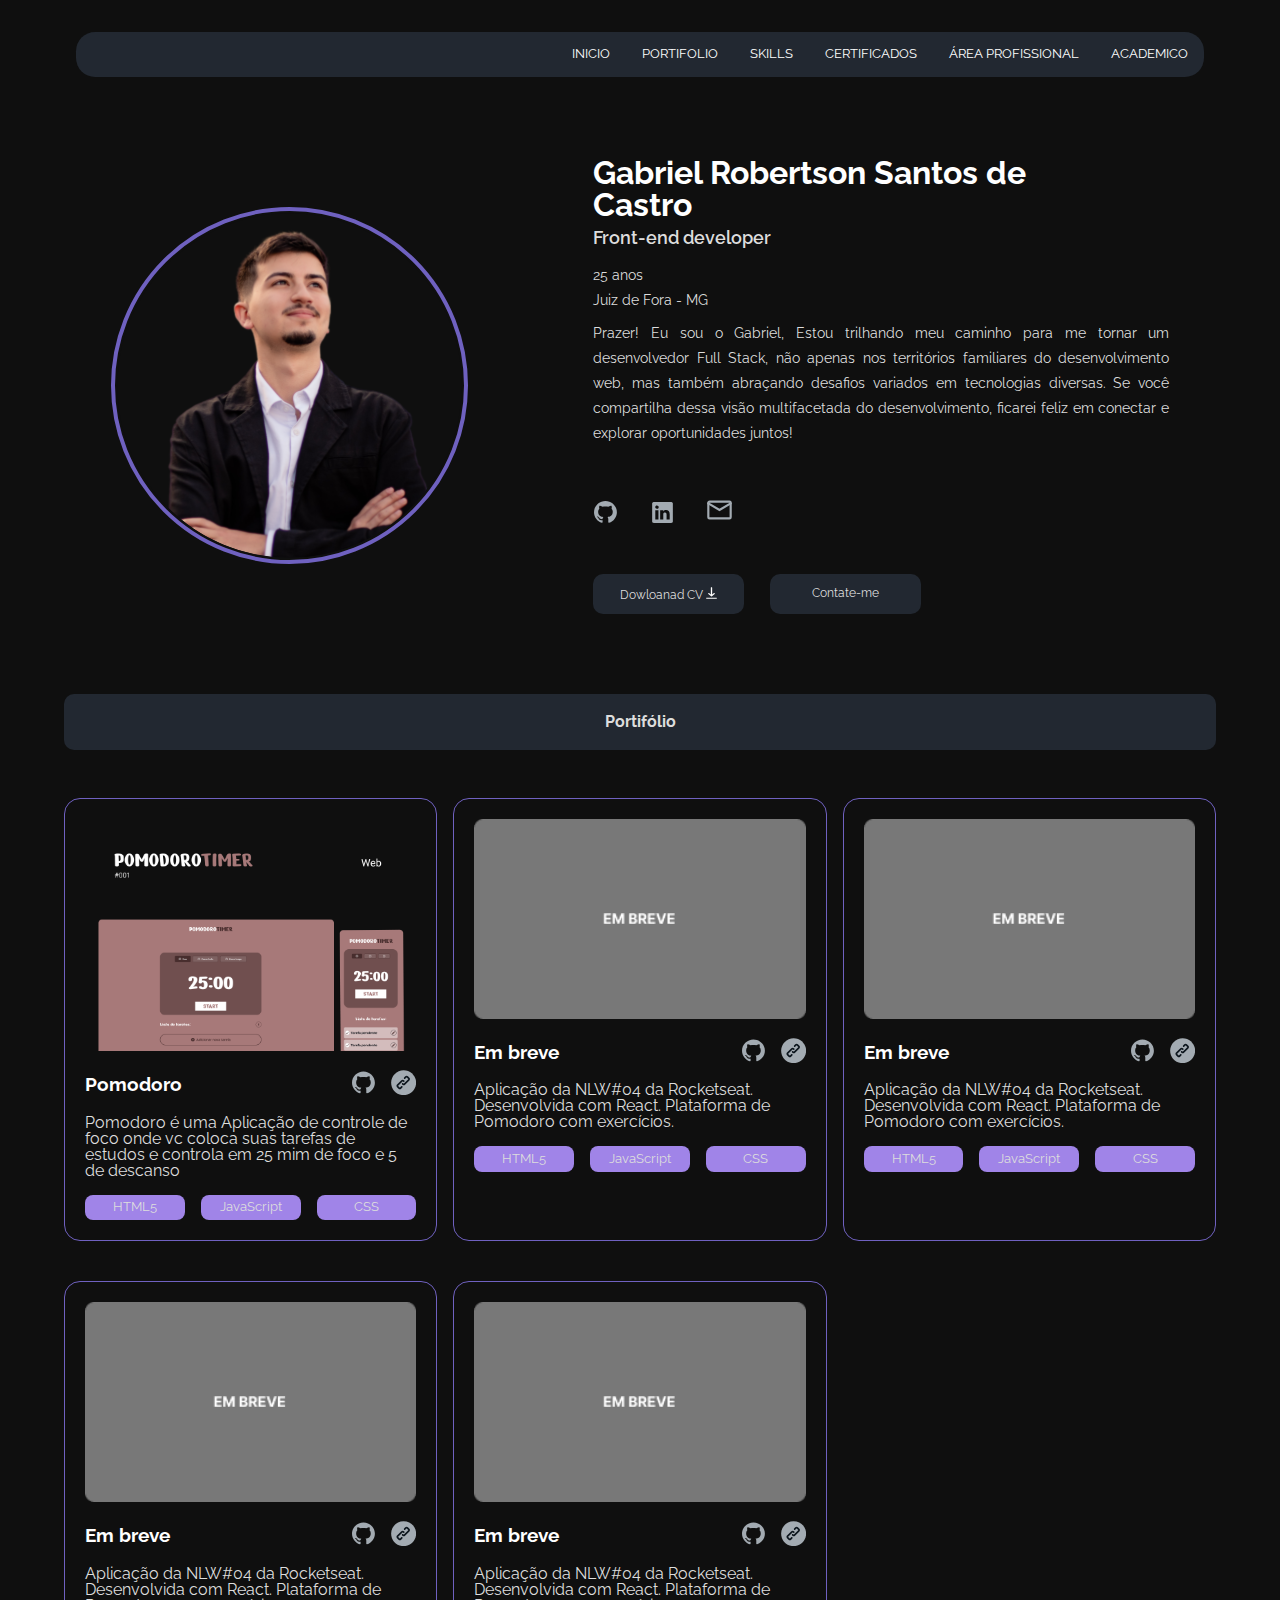
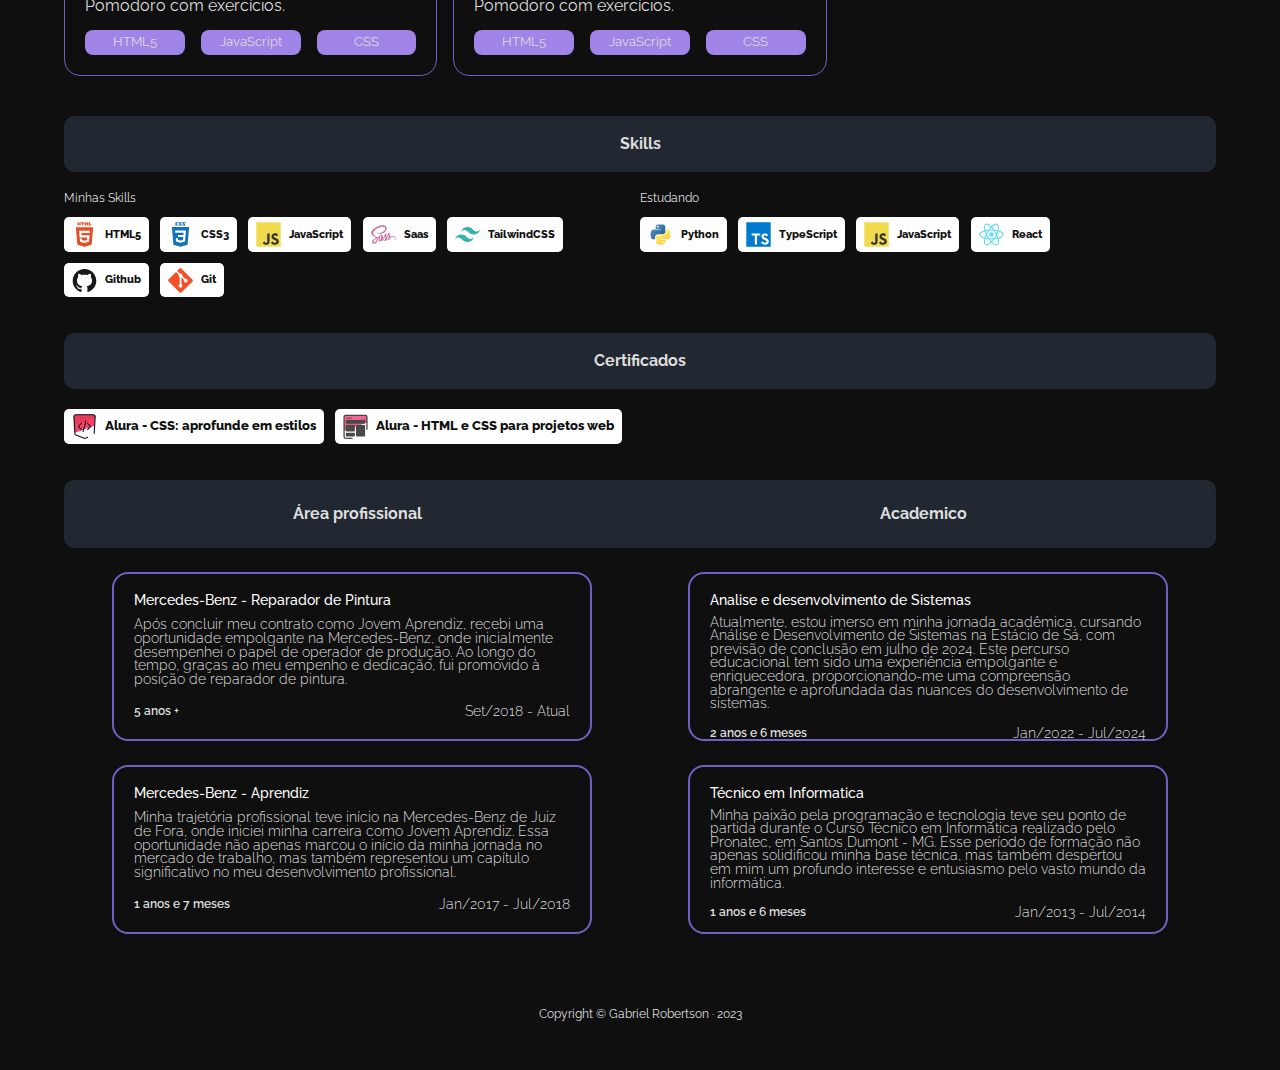
==== commit 24b2fa3a: "certificados" ====
--- a/index.html
+++ b/index.html
@@ -31,6 +31,7 @@
         <li><a href="#inicio">Inicio</a></li>
         <li><a href="#portifolio">Portifolio</a></li>
         <li><a href="#skills">Skills</a></li>
+        <li><a href="#certificado">Certificados</a></li>
         <li><a href="#areaProfissional">Área Profissional</a></li>
         <li><a href="#areaProfissional">Academico</a></li>
        </ul>
@@ -47,6 +48,7 @@
       <li><a href="#inicio">Inicio</a></li>
       <li><a href="#portifolio">Portifolio</a></li>
       <li><a href="#skills">Skills</a></li>
+      <li><a href="#certificado">Certificados</a></li>
       <li><a href="#areaProfissional">Área Profissional</a></li>
       <li><a href="#areaProfissional">Academico</a></li>
    </ul>
@@ -200,17 +202,31 @@
         </div>
       </div>
     </section>
+    <section class="skills" id="skills">
+      <h3 class="section-titulo">Certificados</h3>
+      <div class="container-skills">
+        <div class="card-skills certificados">
+        <ul class="lista-de-skills">
+          <li><a href="https://cursos.alura.com.br/degree/certificate/52ad97d1-9537-474c-aaa9-0071b2973f78?lang=pt_BR" target="_blank"><img src="./assets/imagens/html-css-ambiente-arquivos-tags.svg" alt="HTML"><span>Alura - CSS: aprofunde em estilos</span></a></li>
+          <li><a href="https://cursos.alura.com.br/degree/certificate/06de3aa8-c614-47fc-985d-df19f01733c6?lang=pt_BR" target="_blank"><img src="./assets/imagens/css-flexbox-layouts-responsivos.svg" alt="HTML"><span>Alura -  HTML e CSS para projetos web</span></a></li>
+        </ul>
+        </div>
+      </div>
+
+    </section>
     <section class="profissional_academico" id="areaProfissional">
       <div class="section-titulos section-titulo">
         <h3 class="" id="profissional">Área profissional</h3>
         <h3 class="active" id="academico">Academico</h3>
       </div>
 
+      
+
       <div class="container_flex">
         <div class="container-profissional_academico academico active">
           <div class="container-academico">
             <h4>Analise e desenvolvimento de Sistemas</h4>
-            <p>Graduação em Analise e desenvolvimento de Sistemas pela Estácio de Sá com previsão de conclução em Julho de 2024.</p>
+            <p>Atualmente, estou imerso em minha jornada acadêmica, cursando Análise e Desenvolvimento de Sistemas na Estácio de Sá, com previsão de conclusão em julho de 2024. Este percurso educacional tem sido uma experiência empolgante e enriquecedora, proporcionando-me uma compreensão abrangente e aprofundada das nuances do desenvolvimento de sistemas.</p>
             <div class="tempo">
               <span>2 anos e 6 meses</span>
               <p>Jan/2022 - Jul/2024</p>
@@ -218,7 +234,7 @@
           </div>
           <div class="container-academico">
             <h4>Técnico em Informatica</h4>
-            <p>Curso Técnico em Informatica pelo Pronatec em Santos Dumont - MG, foi onde começou minha paixar por programação e tecnologia.</p>
+            <p>Minha paixão pela programação e tecnologia teve seu ponto de partida durante o Curso Técnico em Informática realizado pelo Pronatec, em Santos Dumont - MG. Esse período de formação não apenas solidificou minha base técnica, mas também despertou em mim um profundo interesse e entusiasmo pelo vasto mundo da informática.</p>
             <div class="tempo">
               <span>1 anos e 6 meses</span>
               <p>Jan/2013 - Jul/2014</p>
@@ -228,7 +244,7 @@
         <div class="container-profissional_academico profissional profissional">
           <div class="container-academico">
             <h4>Mercedes-Benz - Reparador de Pintura</h4>
-            <p>Após terminar meu contrado de jovem aprendiz, fui contrado para trabalhar na Mercedes-Benz onde começei como operador de produção e hoje sou reparador de pintura.</p>
+            <p>Após concluir meu contrato como Jovem Aprendiz, recebi uma oportunidade empolgante na Mercedes-Benz, onde inicialmente desempenhei o papel de operador de produção. Ao longo do tempo, graças ao meu empenho e dedicação, fui promovido à posição de reparador de pintura.</p>
             <div class="tempo">
               <span>5 anos +</span>
               <p>Set/2018 - Atual</p>
@@ -236,7 +252,7 @@
           </div>
           <div class="container-academico">
             <h4>Mercedes-Benz - Aprendiz</h4>
-            <p>Foi jovem aprendiz na Mercedes-Benz de Juiz de fora onde começei minha jornada no mercado de trabalho.</p>
+            <p>Minha trajetória profissional teve início na Mercedes-Benz de Juiz de Fora, onde iniciei minha carreira como Jovem Aprendiz. Essa oportunidade não apenas marcou o início da minha jornada no mercado de trabalho, mas também representou um capítulo significativo no meu desenvolvimento profissional.</p>
             <div class="tempo">
               <span>1 anos e 7 meses</span>
               <p>Jan/2017 - Jul/2018</p>
--- a/assets/styles/styles.css
+++ b/assets/styles/styles.css
@@ -349,6 +349,28 @@
 .card-skills ul li img{
     width: 25px;
 }
+.certificados li{
+    width: 100%;
+}
+.certificados li a{
+    display: flex;
+    flex-direction: row;
+    align-items: center;
+    gap: 0.5rem;
+    text-decoration: none;
+    color: var(--color-bg);
+    font-size: 0.8rem;
+    
+}
+
+.certificados li a span{
+    display: inline;
+}
+
+.certificados ul li a:hover{
+    color: var(--color-segundaria);
+}
+
 
 
 .container-profissional_academico{
@@ -359,9 +381,13 @@
     display: block;
 }
 .container-academico{
+    display: flex;
+    flex-direction: column;
+    justify-content: space-between;
+    height: 125px;
+    padding: 20px;
     border: 2px solid var(--color-primaria);
     border-radius: 16px;
-    padding: 20px;
     margin-bottom: 1.5rem;
 }
 
@@ -498,6 +524,9 @@
         justify-content:flex-end;
         font-size: 0.7rem;
     }
+    .certificados li{
+        width:auto;
+    }
     .card-skills ul li span{
         display: flex;
     }
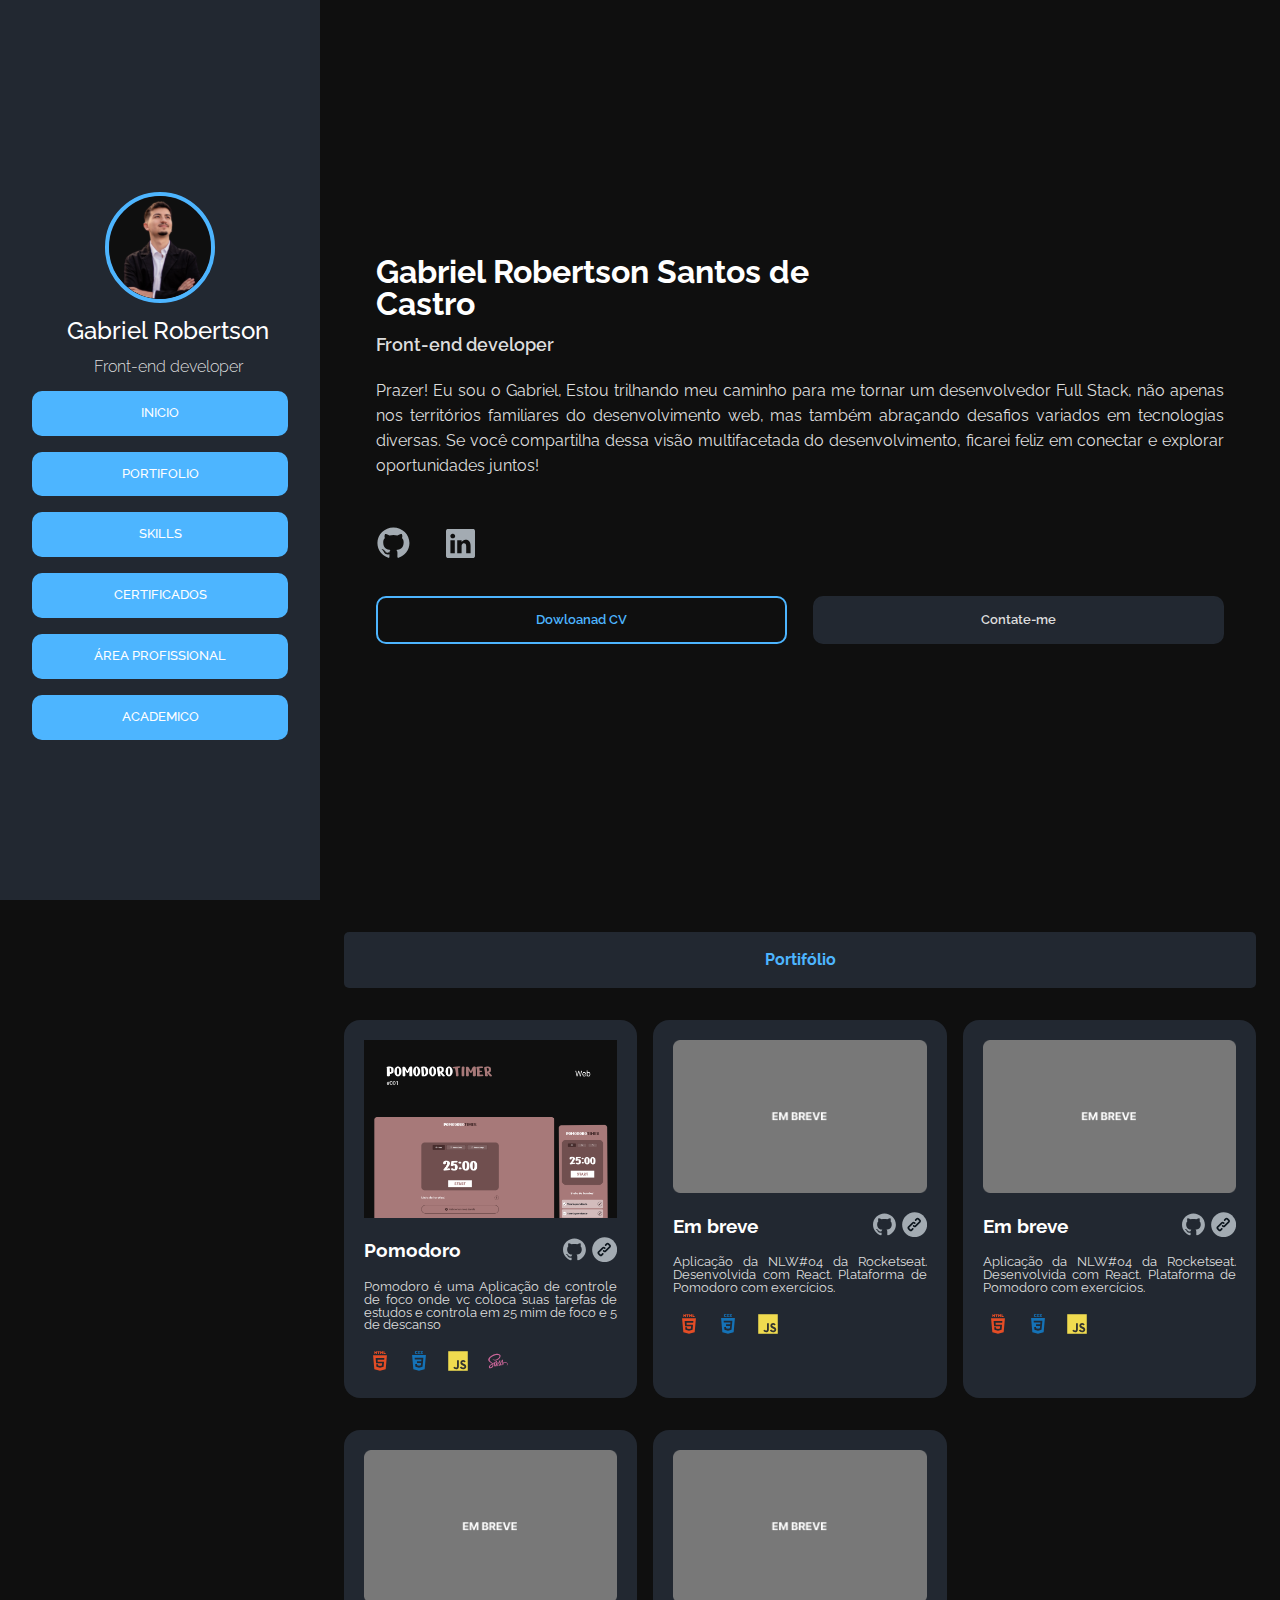
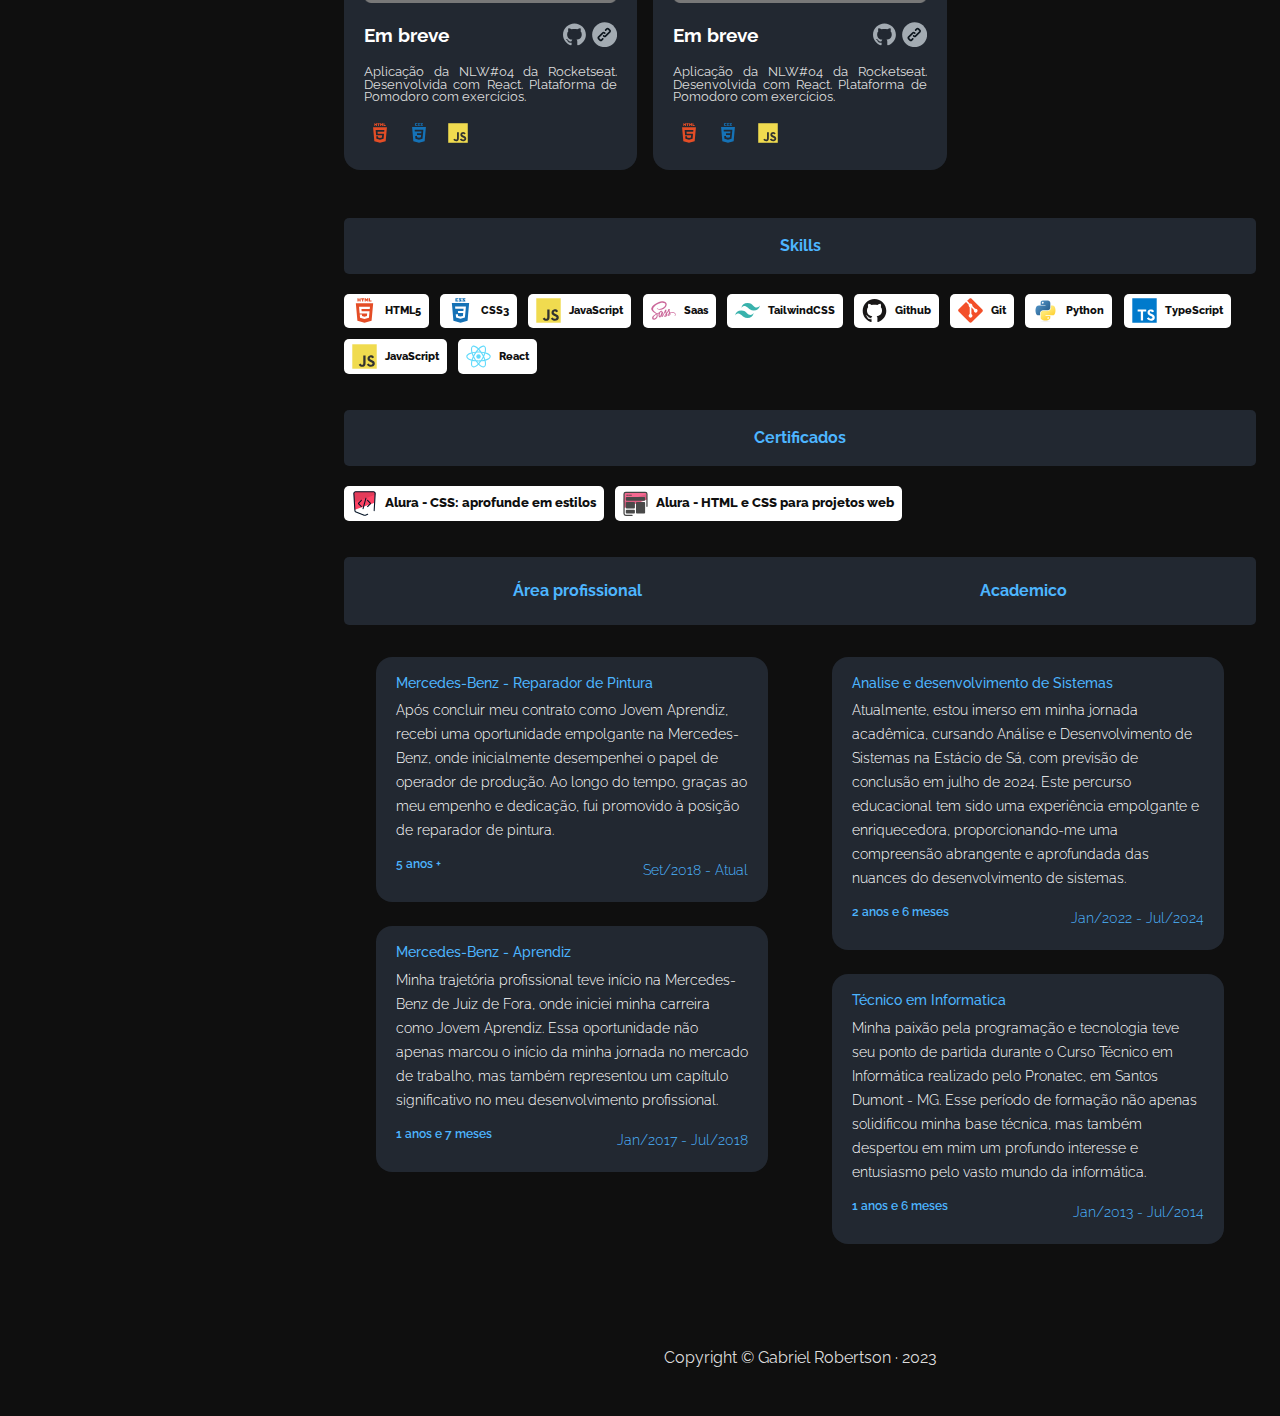
==== commit 05698882: "atualizacao_scss" ====
--- a/index.html
+++ b/index.html
@@ -7,7 +7,6 @@
     <link rel="stylesheet" href="assets/styles/styles.css">
  </head>   
 <body>
-  
   <header class="cabecalho container">
    <img src="./assets/imagens/menu_hamburger.svg" alt="Menu Hamburger" class="open">
   </header>
@@ -18,15 +17,11 @@
         <img src="./assets/imagens/Perfil_gabriel.svg" class="foto-perfil">
         <div class="texto_perfil">
           <h2>Gabriel <span>Robertson</span></h2>
-          <p>25 anos</p>
-          <p class="cidade">Juiz de Fora - MG</p>
-        </div>
-      </div>
-        <div class="social_links">
-          <a href="https://github.com/Gabrielrsc" target="_blank" ><img src="./assets/imagens/github.svg" alt="Link para o Github" ></a>
-          <a href="https://www.linkedin.com/in/gabriel-robertson-8a6b48149/" target="_blank"><img src="./assets/imagens/linkedin.svg" alt="Link para o Linkedin"></a>
-          <a href="mailto:gabrielrobertson@gmail.com"><img src="./assets/imagens/email.svg" alt="Link para Web"></a>
-        </div>
+          <p>Front-end developer</p>
+          
+        </div>
+      </div>
+      
        <ul class="link__menu">
         <li><a href="#inicio">Inicio</a></li>
         <li><a href="#portifolio">Portifolio</a></li>
@@ -35,46 +30,41 @@
         <li><a href="#areaProfissional">Área Profissional</a></li>
         <li><a href="#areaProfissional">Academico</a></li>
        </ul>
-       <div class="nav_configuracao">
-        <p>EN</p>
-        <a href="" ><img class="temaClaro"  src="./assets/imagens/sol.svg" alt="Icone de Sol"></a>
-       </div>
+       <div class="social_links">
+        <a href="https://github.com/Gabrielrsc" target="_blank" ><img src="./assets/imagens/github.svg" alt="Link para o Github" ></a>
+        <a href="https://www.linkedin.com/in/gabriel-robertson-8a6b48149/" target="_blank"><img src="./assets/imagens/linkedin.svg" alt="Link para o Linkedin"></a>
+        <a href="mailto:gabrielrobertson@gmail.com"><img src="./assets/imagens/email.svg" alt="Link para Web"></a>
+      </div>
     </div>
 
   </nav>
-  <nav class="menu-navegação_desktop">
-
-    <ul class="link__menu">
-      <li><a href="#inicio">Inicio</a></li>
-      <li><a href="#portifolio">Portifolio</a></li>
-      <li><a href="#skills">Skills</a></li>
-      <li><a href="#certificado">Certificados</a></li>
-      <li><a href="#areaProfissional">Área Profissional</a></li>
-      <li><a href="#areaProfissional">Academico</a></li>
-   </ul>
-  </nav>
+ 
   <main class="container">
     <section class="inico" id="inicio">
         <img class="foto_perfil" src="./assets/imagens/Perfil_gabriel.svg" alt="foto do gabriel">
         <div class="texto_inico">
-          <h2>Gabriel Robertson <span>Santos de<br> Castro</span></h2>
-          <h1>Front-end developer</h1>
-          <div class="cidade_idade">
-            <p class="desktop">25 anos</p>
-            <p class="desktop">Juiz de Fora - MG</p>
-          </div>
+
+          <h1>Gabriel Robertson <span>Santos de<br> Castro</span></h1>
+          <h2>Front-end developer</h2>
           <p>Prazer!  Eu sou o Gabriel, Estou trilhando meu caminho para me tornar um desenvolvedor Full Stack, não apenas nos territórios familiares do desenvolvimento web, 
             mas também abraçando desafios variados em tecnologias diversas. Se você compartilha dessa visão multifacetada do desenvolvimento, ficarei feliz em conectar e explorar oportunidades juntos! </p>
              <p></p>
         
           
           <div class="social_links">
-            <a href="https://github.com/Gabrielrsc" target="_blank" ><img src="./assets/imagens/github.svg" alt="Link para o Github" ></a>
-            <a href="https://www.linkedin.com/in/gabriel-robertson-8a6b48149/" target="_blank"><img src="./assets/imagens/linkedin.svg" alt="Link para o Linkedin"></a>
-            <a href="mailto:gabrielrobertson@gmail.com"><img src="./assets/imagens/email.svg" alt="Link para Web"></a>
-          </div>
-          <div class="container_curriculo">
-            <a href="./assets/pdf/Gabriel_Robertson.pdf" download>Dowloanad CV <img src="assets/imagens/arrow.svg" alt="arrow"></a>
+            <a href="https://github.com/Gabrielrsc" target="_blank" >
+              <svg width="35" height="35" viewBox="0 0 24 24" fill="none" xmlns="http://www.w3.org/2000/svg">
+                <path fill-rule="evenodd" clip-rule="evenodd" d="M11.9571 1.00635C5.88959 1.00635 0.969482 5.79353 0.969482 11.6991C0.969482 16.4234 4.11776 20.4315 8.48346 21.8454C9.03259 21.9443 9.23419 21.6134 9.23419 21.331C9.23419 21.076 9.224 20.2337 9.21927 19.3402C6.16251 19.987 5.5175 18.0786 5.5175 18.0786C5.01768 16.8427 4.29753 16.514 4.29753 16.514C3.30062 15.8504 4.37267 15.864 4.37267 15.864C5.47601 15.9395 6.05698 16.9659 6.05698 16.9659C7.03696 18.6006 8.62739 18.128 9.25438 17.8548C9.353 17.1637 9.63775 16.692 9.95198 16.425C7.51149 16.1546 4.94599 15.2377 4.94599 11.1406C4.94599 9.97319 5.37521 9.01933 6.07809 8.27052C5.964 8.0012 5.58791 6.91365 6.18453 5.44081C6.18453 5.44081 7.10719 5.15343 9.20689 6.53686C10.0833 6.29994 11.0233 6.18113 11.9571 6.17706C12.8908 6.18113 13.8315 6.29994 14.7096 6.53686C16.8068 5.15343 17.7281 5.44081 17.7281 5.44081C18.3262 6.91365 17.9499 8.0012 17.8359 8.27052C18.5404 9.01933 18.9667 9.97319 18.9667 11.1406C18.9667 15.2475 16.3963 16.1518 13.9496 16.4165C14.3437 16.7483 14.6949 17.399 14.6949 18.3966C14.6949 19.8273 14.6821 20.9788 14.6821 21.331C14.6821 21.6155 14.8799 21.9489 15.4369 21.8439C19.8002 20.4285 22.9445 16.4218 22.9445 11.6991C22.9445 5.79353 18.0251 1.00635 11.9571 1.00635ZM5.08469 16.2383C5.06049 16.2915 4.97461 16.3074 4.89637 16.2709C4.81668 16.236 4.77192 16.1636 4.79775 16.1103C4.82141 16.0556 4.90747 16.0404 4.98698 16.077C5.06686 16.1119 5.11235 16.1851 5.08469 16.2383ZM5.62516 16.7077C5.57276 16.7549 5.47032 16.733 5.40081 16.6583C5.32894 16.5837 5.31548 16.484 5.36861 16.436C5.42265 16.3888 5.52199 16.4109 5.59404 16.4854C5.66591 16.5609 5.67992 16.6599 5.62516 16.7077ZM5.99594 17.3081C5.92862 17.3536 5.81854 17.311 5.75049 17.2159C5.68317 17.1208 5.68317 17.0068 5.75194 16.9611C5.82017 16.9154 5.92862 16.9565 5.99757 17.0508C6.06471 17.1475 6.06471 17.2616 5.99594 17.3081ZM6.62301 18.0035C6.56278 18.0682 6.43451 18.0508 6.34062 17.9626C6.24455 17.8764 6.21781 17.7541 6.27821 17.6894C6.33917 17.6246 6.46817 17.6429 6.56278 17.7303C6.65812 17.8164 6.68724 17.9396 6.62301 18.0035ZM7.43343 18.2383C7.40687 18.3221 7.28333 18.3601 7.15887 18.3245C7.0346 18.2879 6.95327 18.1898 6.97838 18.1052C7.00421 18.0209 7.1283 17.9812 7.25367 18.0193C7.37776 18.0558 7.45927 18.1531 7.43343 18.2383ZM8.35573 18.3379C8.35883 18.4261 8.2533 18.4992 8.12266 18.5008C7.99129 18.5036 7.88503 18.4323 7.88357 18.3455C7.88357 18.2564 7.98674 18.184 8.11811 18.1819C8.24875 18.1794 8.35573 18.2502 8.35573 18.3379ZM9.26179 18.3041C9.27744 18.3902 9.18664 18.4785 9.05691 18.5021C8.92937 18.5247 8.81128 18.4716 8.79509 18.3863C8.77926 18.2981 8.87169 18.2097 8.99905 18.1869C9.12897 18.1649 9.24523 18.2166 9.26179 18.3041Z" fill="#A3ABB2" fill-opacity="1"/>
+                </svg>
+            </a>
+            <a href="https://www.linkedin.com/in/gabriel-robertson-8a6b48149/" target="_blank">
+              <svg width="35" height="35" viewBox="0 0 24 24" fill="none" xmlns="http://www.w3.org/2000/svg">
+                <path d="M20.4701 2H3.53006C3.33964 1.99736 3.15056 2.03225 2.97362 2.10268C2.79669 2.17312 2.63536 2.27772 2.49886 2.41051C2.36235 2.5433 2.25334 2.70168 2.17805 2.87661C2.10276 3.05153 2.06267 3.23958 2.06006 3.43V20.57C2.06267 20.7604 2.10276 20.9485 2.17805 21.1234C2.25334 21.2983 2.36235 21.4567 2.49886 21.5895C2.63536 21.7223 2.79669 21.8269 2.97362 21.8973C3.15056 21.9678 3.33964 22.0026 3.53006 22H20.4701C20.6605 22.0026 20.8496 21.9678 21.0265 21.8973C21.2034 21.8269 21.3648 21.7223 21.5013 21.5895C21.6378 21.4567 21.7468 21.2983 21.8221 21.1234C21.8974 20.9485 21.9375 20.7604 21.9401 20.57V3.43C21.9375 3.23958 21.8974 3.05153 21.8221 2.87661C21.7468 2.70168 21.6378 2.5433 21.5013 2.41051C21.3648 2.27772 21.2034 2.17312 21.0265 2.10268C20.8496 2.03225 20.6605 1.99736 20.4701 2ZM8.09006 18.74H5.09006V9.74H8.09006V18.74ZM6.59006 8.48C6.17632 8.48 5.77953 8.31564 5.48697 8.02309C5.19442 7.73053 5.03006 7.33374 5.03006 6.92C5.03006 6.50626 5.19442 6.10947 5.48697 5.81691C5.77953 5.52436 6.17632 5.36 6.59006 5.36C6.80975 5.33508 7.03224 5.35685 7.24293 5.42388C7.45363 5.49091 7.6478 5.60169 7.81272 5.74896C7.97763 5.89623 8.10958 6.07668 8.19993 6.27848C8.29028 6.48029 8.33698 6.6989 8.33698 6.92C8.33698 7.1411 8.29028 7.35971 8.19993 7.56152C8.10958 7.76332 7.97763 7.94377 7.81272 8.09104C7.6478 8.23831 7.45363 8.34909 7.24293 8.41612C7.03224 8.48315 6.80975 8.50491 6.59006 8.48ZM18.9101 18.74H15.9101V13.91C15.9101 12.7 15.4801 11.91 14.3901 11.91C14.0527 11.9125 13.7242 12.0183 13.4489 12.2132C13.1735 12.4081 12.9645 12.6827 12.8501 13C12.7718 13.235 12.7379 13.4826 12.7501 13.73V18.73H9.75006C9.75006 18.73 9.75006 10.55 9.75006 9.73H12.7501V11C13.0226 10.5271 13.419 10.1375 13.8965 9.8732C14.374 9.60888 14.9146 9.47985 15.4601 9.5C17.4601 9.5 18.9101 10.79 18.9101 13.56V18.74Z" fill="#A3ABB2"/>
+                </svg>
+            </a>
+          </div>
+          <div class="container_btn">
+            <a class="btn_curriculo" href="./assets/pdf/Gabriel_Robertson.pdf" download>Dowloanad CV </a>
             <a href="">Contate-me</a>
           </div>
         </div>
@@ -95,26 +85,27 @@
           </div>
           <p>Pomodoro é uma Aplicação de controle de foco onde vc coloca suas tarefas de estudos e controla em 25 mim de foco e 5 de descanso</p>
           <ul>
-            <li>HTML5</li>
-            <li>JavaScript</li>
-            <li>CSS</li>
-          </ul>
-        </div>
-        <div class="card">
-          <img src="./assets/imagens/embreve.png" alt="Imagem do portifolio embreve">
-          <div class="titulo_links">
-            <h5>Em breve</h5>
-            <div class="links">
-              <a href=""><img src="./assets/imagens/github.svg" alt="github"></a>
-              <a href=""><img src="./assets/imagens/web.svg" alt="Link para Web"></a>
-            </div>
-            
-          </div>
-          <p>Aplicação da NLW#04 da Rocketseat. Desenvolvida com React. Plataforma de Pomodoro com exercícios.</p>
-          <ul>
-            <li>HTML5</li>
-            <li>JavaScript</li>
-            <li>CSS</li>
+            <li><img src="./assets/imagens/html5-plain.svg" alt="" srcset=""></li>
+            <li><img src="./assets/imagens/css3-original.svg" alt="" srcset=""></li>
+            <li><img src="./assets/imagens/javascript-plain.svg" alt="" srcset=""></li>
+            <li><img src="./assets/imagens/sass-original.svg" alt="" srcset=""></li>
+          </ul>
+        </div>
+        <div class="card">
+          <img src="./assets/imagens/embreve.png" alt="Imagem do portifolio embreve">
+          <div class="titulo_links">
+            <h5>Em breve</h5>
+            <div class="links">
+              <a href=""><img src="./assets/imagens/github.svg" alt="github"></a>
+              <a href=""><img src="./assets/imagens/web.svg" alt="Link para Web"></a>
+            </div>
+            
+          </div>
+          <p>Aplicação da NLW#04 da Rocketseat. Desenvolvida com React. Plataforma de Pomodoro com exercícios.</p>
+          <ul>
+            <li><img src="./assets/imagens/html5-plain.svg" alt="" srcset=""></li>
+            <li><img src="./assets/imagens/css3-original.svg" alt="" srcset=""></li>
+            <li><img src="./assets/imagens/javascript-plain.svg" alt="" srcset=""></li>
           </ul>
         </div>
         <div class="card">
@@ -130,43 +121,43 @@
           </div>
           <p>Aplicação da NLW#04 da Rocketseat. Desenvolvida com React. Plataforma de Pomodoro com exercícios.</p>
           <ul>
-            <li>HTML5</li>
-            <li>JavaScript</li>
-            <li>CSS</li>
-          </ul>
-        </div>
-        <div class="card">
-          <img src="./assets/imagens/embreve.png" alt="Imagem do portifolio embreve">
-          <div class="titulo_links">
-            <h5>Em breve</h5>
-            <div class="links">
-              <a href=""><img src="./assets/imagens/github.svg" alt="github"></a>
-              <a href=""><img src="./assets/imagens/web.svg" alt="Link para Web"></a>
-            </div>
-            
-          </div>
-          <p>Aplicação da NLW#04 da Rocketseat. Desenvolvida com React. Plataforma de Pomodoro com exercícios.</p>
-          <ul>
-            <li>HTML5</li>
-            <li>JavaScript</li>
-            <li>CSS</li>
-          </ul>
-        </div>
-        <div class="card">
-          <img src="./assets/imagens/embreve.png" alt="Imagem do portifolio embreve">
-          <div class="titulo_links">
-            <h5>Em breve</h5>
-            <div class="links">
-              <a href=""><img src="./assets/imagens/github.svg" alt="github"></a>
-              <a href=""><img src="./assets/imagens/web.svg" alt="Link para Web"></a>
-            </div>
-            
-          </div>
-          <p>Aplicação da NLW#04 da Rocketseat. Desenvolvida com React. Plataforma de Pomodoro com exercícios.</p>
-          <ul>
-            <li>HTML5</li>
-            <li>JavaScript</li>
-            <li>CSS</li>
+            <li><img src="./assets/imagens/html5-plain.svg" alt="" srcset=""></li>
+            <li><img src="./assets/imagens/css3-original.svg" alt="" srcset=""></li>
+            <li><img src="./assets/imagens/javascript-plain.svg" alt="" srcset=""></li>
+          </ul>
+        </div>
+        <div class="card">
+          <img src="./assets/imagens/embreve.png" alt="Imagem do portifolio embreve">
+          <div class="titulo_links">
+            <h5>Em breve</h5>
+            <div class="links">
+              <a href=""><img src="./assets/imagens/github.svg" alt="github"></a>
+              <a href=""><img src="./assets/imagens/web.svg" alt="Link para Web"></a>
+            </div>
+            
+          </div>
+          <p>Aplicação da NLW#04 da Rocketseat. Desenvolvida com React. Plataforma de Pomodoro com exercícios.</p>
+          <ul>
+            <li><img src="./assets/imagens/html5-plain.svg" alt="" srcset=""></li>
+            <li><img src="./assets/imagens/css3-original.svg" alt="" srcset=""></li>
+            <li><img src="./assets/imagens/javascript-plain.svg" alt="" srcset=""></li>
+          </ul>
+        </div>
+        <div class="card">
+          <img src="./assets/imagens/embreve.png" alt="Imagem do portifolio embreve">
+          <div class="titulo_links">
+            <h5>Em breve</h5>
+            <div class="links">
+              <a href=""><img src="./assets/imagens/github.svg" alt="github"></a>
+              <a href=""><img src="./assets/imagens/web.svg" alt="Link para Web"></a>
+            </div>
+            
+          </div>
+          <p>Aplicação da NLW#04 da Rocketseat. Desenvolvida com React. Plataforma de Pomodoro com exercícios.</p>
+          <ul>
+            <li><img src="./assets/imagens/html5-plain.svg" alt="" srcset=""></li>
+            <li><img src="./assets/imagens/css3-original.svg" alt="" srcset=""></li>
+            <li><img src="./assets/imagens/javascript-plain.svg" alt="" srcset=""></li>
           </ul>
         </div>
        
@@ -176,7 +167,6 @@
       <h3 class="section-titulo">Skills</h3>
       <div class="container-skills">
         <div class="card-skills">
-          <p>Minhas Skills</p>
           <ul class="lista-de-skills">
             <li><img src="./assets/imagens/html5-plain.svg" alt="HTML"><span>HTML5</span></li>
             <li><img src="./assets/imagens/css3-original.svg" alt="CSS3"><span>CSS3</span></li>
@@ -184,20 +174,13 @@
             <li><img src="./assets/imagens/sass-original.svg" alt="SASS"/><span>Saas</span></li>
             <li><img src="./assets/imagens/tailwindcss-original.svg" alt="TailwindCSS"><span>TailwindCSS</span></li>
             <li><img src="./assets/imagens/github-original.svg" alt="Github"><span>Github</span></li>
-            <li><img src="./assets/imagens/git-plain.svg" alt="Git"><span>Git</span></li>                          
-                            
-            
-          </ul>
-        </div>
-        <div class="card-skills">
-          <p>Estudando</p>
-          <ul>
+            <li><img src="./assets/imagens/git-plain.svg" alt="Git"><span>Git</span></li> 
             <li><img src="./assets/imagens/python-original.svg" alt="HTML"><span>Python</span></li>
             <li><img src="./assets/imagens/typescript-original.svg" alt="CSS3"><span>TypeScript</span></li>
             <li><img src="./assets/imagens/javascript-plain.svg" alt="JavaScript"><span>JavaScript</span></li>
-            <li><img src="./assets/imagens/react-original.svg" alt="SASS"/><span>React</span></li>
-                
-                       
+            <li><img src="./assets/imagens/react-original.svg" alt="SASS"/><span>React</span></li>                         
+                            
+            
           </ul>
         </div>
       </div>
@@ -262,10 +245,11 @@
       </div>
       
     </section>
+    <footer class="rodape">
+      <p>Copyright © Gabriel Robertson · 2023</p>
+    </footer>
   </main>
-  <footer class="rodape">
-    <p>Copyright © Gabriel Robertson · 2023</p>
-  </footer>
+ 
 
   <script src="./assets/js/main.js"></script>
 
--- a/assets/styles/styles.css
+++ b/assets/styles/styles.css
@@ -1,559 +1,537 @@
+@charset "UTF-8";
 @import url(./reset.css);
-@import url('https://fonts.googleapis.com/css2?family=Raleway:wght@100;200;300;400;500;600;700&display=swap');
-
-
-:root{
-    --color-primaria:#6F61C0; /*7B4AE2*/
-    --color-segundaria: #A084E8; /*201A3F*/
-    --color-terciaria: #222831; /*171F26*/
-    --color-bg:#0F0F0F; /*0C151D*/
-    --color-cinza:#DDDDDD; /*A3ABB2*/
-    --color-branca:#FFFFFF; /*FFFFFF*/
-
-    --color-calaro: #fff;
-
-
-    --font-principal: 'Raleway', sans-serif;
-}
-
-body{
+@import url("https://fonts.googleapis.com/css2?family=Raleway:wght@100;200;300;400;500;600;700&display=swap");
+:root {
+  --color-primaria:#4db5ff; /*7B4AE2*/
+  --color-segundaria: #4db5ff; /*201A3F*/
+  --color-terciaria: #222831; /*171F26*/
+  --color-bg:#0F0F0F; /*0C151D*/
+  --color-cinza:#DDDDDD; /*A3ABB2*/
+  --color-branca:#FFFFFF; /*FFFFFF*/
+  --font-principal: "Raleway", sans-serif;
+}
+
+body {
+  margin: auto;
+  max-width: 1728px;
+  background-color: var(--color-bg);
+  font-size: 16px;
+  font-family: var(--font-principal);
+}
+
+.scroll {
+  overflow: hidden;
+}
+
+.container {
+  padding: 0 1.5rem;
+}
+
+.cabecalho {
+  margin: 2rem 0;
+  display: flex;
+  justify-content: flex-end;
+}
+
+@media (min-width: 1024px) {
+  .cabecalho {
+    display: none;
+  }
+  .container {
+    margin: 0 0 0 25vw;
+  }
+}
+/* MENU LATERAL MOBILE */
+.menu-navegação {
+  display: none;
+  overflow: hidden;
+  background-color: var(--color-terciaria);
+  position: fixed;
+  top: 0;
+  height: 100vh;
+  width: 70vw;
+  right: 0;
+}
+.menu-navegação .close {
+  width: 19px;
+  padding: 1.8rem 1.5rem;
+  position: absolute;
+  right: 0;
+}
+.menu-navegação .navegacao__container {
+  height: 100vh;
+  display: flex;
+  flex-direction: column;
+  justify-content: center;
+  padding: 1rem 1rem;
+}
+.menu-navegação .navegacao__container .perfil__menu {
+  display: flex;
+  text-align: center;
+  margin-bottom: 1rem;
+}
+.menu-navegação .navegacao__container .perfil__menu .foto-perfil {
+  width: 20vw;
+  border: 2px solid var(--color-segundaria);
+  border-radius: 50%;
+}
+.menu-navegação .navegacao__container .perfil__menu .texto_perfil {
+  display: flex;
+  flex-direction: column;
+  justify-content: center;
+  margin-left: 1rem;
+  text-align: left;
+  color: var(--color-branca);
+  font-size: 1rem;
+  font-weight: 500;
+  line-height: 1.5rem;
+}
+.menu-navegação .navegacao__container .perfil__menu .texto_perfil h2 {
+  padding-bottom: 0;
+}
+.menu-navegação .navegacao__container .perfil__menu .texto_perfil p {
+  font-size: 0.7rem;
+  color: var(--color-cinza);
+  font-weight: 300;
+  line-height: 1rem;
+}
+.menu-navegação .navegacao__container .link__menu {
+  display: flex;
+  flex-direction: column;
+  gap: 1rem;
+}
+.menu-navegação .navegacao__container .link__menu li {
+  text-align: center;
+}
+.menu-navegação .navegacao__container .link__menu li a {
+  font-size: 0.8rem;
+  font-weight: 500;
+  background-color: var(--color-primaria);
+  border-radius: 10px;
+  padding: 1rem;
+  display: block;
+  text-decoration: none;
+  color: var(--color-branca);
+  text-transform: uppercase;
+}
+
+.menuAberto {
+  display: block;
+}
+
+@media (min-width: 1024px) {
+  .menu-navegação {
+    display: flex;
+    width: 25vw;
+    left: 0;
+  }
+  .menu-navegação .close {
+    display: none;
+  }
+  .menu-navegação .navegacao__container {
+    padding: 1rem 2rem;
+  }
+  .menu-navegação .navegacao__container .perfil__menu {
+    flex-direction: column;
+    align-items: center;
+  }
+  .menu-navegação .navegacao__container .perfil__menu .foto-perfil {
+    border: 4px solid var(--color-segundaria);
+    width: 40%;
+  }
+  .menu-navegação .navegacao__container .perfil__menu .texto_perfil {
+    margin-top: 1rem;
+    text-align: center;
+    gap: 1rem;
+  }
+  .menu-navegação .navegacao__container .perfil__menu .texto_perfil h2 {
+    font-size: 1.5rem;
+  }
+  .menu-navegação .navegacao__container .perfil__menu .texto_perfil p {
+    font-size: 1rem;
+  }
+  .menu-navegação .navegacao__container .social_links {
+    display: none;
+  }
+}
+/*Pagina Inicio*/
+.inico {
+  display: flex;
+  flex-direction: column;
+  justify-content: space-between;
+  text-align: center;
+  align-items: center;
+  gap: 1rem;
+}
+.inico .foto_perfil {
+  width: 45%;
+  border: 4px solid var(--color-primaria);
+  border-radius: 50%;
+}
+.inico .texto_inico {
+  display: flex;
+  flex-direction: column;
+  gap: 1rem;
+}
+.inico .texto_inico h2 {
+  color: var(--color-cinza);
+  font-size: 18px;
+  font-weight: 600;
+  margin-bottom: 8px;
+}
+.inico .texto_inico h1 {
+  color: var(--color-branca);
+  font-size: 32px;
+  font-weight: 700;
+}
+.inico .texto_inico h1 span {
+  display: none;
+}
+.inico .texto_inico p {
+  color: var(--color-cinza);
+  font-size: 0.9rem;
+  font-weight: 300;
+  line-height: 25px;
+}
+.inico .social_links {
+  display: none;
+}
+.inico .container_btn {
+  display: flex;
+  text-align: center;
+  align-items: center;
+  justify-content: center;
+  gap: 26px;
+}
+.inico .container_btn .btn_curriculo {
+  background: none;
+  border: 2px solid var(--color-segundaria);
+  color: var(--color-primaria);
+}
+.inico .container_btn .btn_curriculo path {
+  fill: var(--color-primaria);
+}
+.inico .container_btn a {
+  padding: 1rem;
+  font-weight: 600;
+  width: 100%;
+  border: 2px solid var(--color-terciaria);
+  color: var(--color-cinza);
+  text-decoration: none;
+  font-size: 0.8rem;
+  background-color: var(--color-terciaria);
+  border-radius: 10px;
+  margin-bottom: 52px;
+}
+.inico .container_btn a:hover {
+  transition: 1s;
+  background-color: var(--color-segundaria);
+  color: var(--color-branca);
+}
+.inico .container_btn a:hover path {
+  fill: var(--color-cinza);
+}
+
+@media (min-width: 1024px) {
+  .inico {
+    height: 100vh;
+    padding: 0 2rem;
+    flex-direction: row;
+    text-align: justify;
+  }
+  .inico .foto_perfil {
+    display: none;
+  }
+  .inico .texto_inico h1 {
+    font-weight: 700;
+    font-size: 2rem;
+  }
+  .inico .texto_inico h1 span {
+    display: inline;
+  }
+  .inico .texto_inico h2 {
+    font-weight: 600;
+    font-size: 18px;
+  }
+  .inico .texto_inico p {
+    font-size: 1rem;
+    font-weight: 400;
+    padding: 0;
+  }
+  .inico .social_links {
+    display: flex;
+    justify-content: flex-start;
+  }
+  .inico .social_links svg:hover path {
+    fill: var(--color-primaria);
+    transition: 1s;
+  }
+  .inico .container_btn a {
+    text-align: center;
+    padding: 1rem 0;
+    margin: 0;
+  }
+}
+.portifolio {
+  margin: 2rem auto;
+}
+.portifolio .cards {
+  margin-top: 2rem;
+}
+.portifolio .cards .card {
+  background-color: var(--color-terciaria);
+  border-radius: 16px;
+  padding: 20px;
+  margin-bottom: 1rem;
+}
+.portifolio .cards .card img {
+  width: 100%;
+}
+.portifolio .cards .card .titulo_links {
+  color: var(--color-branca);
+  font-size: 1.2rem;
+  font-weight: 700;
+  display: flex;
+  align-items: center;
+  justify-content: space-between;
+  margin: 1rem 0;
+}
+.portifolio .cards .card .titulo_links .links img {
+  width: 25px;
+  height: 25px;
+}
+.portifolio .cards .card .titulo_links .links img a {
+  margin-left: 10px;
+}
+.portifolio .cards .card p {
+  font-size: 0.8em;
+  color: var(--color-cinza);
+  text-align: justify;
+  margin-bottom: 1rem;
+}
+.portifolio .cards .card ul {
+  display: flex;
+  gap: 0.5rem;
+}
+.portifolio .cards .card ul li {
+  width: 25px;
+  text-align: center;
+  align-items: center;
+  padding: 0.2em;
+  border-radius: 8px;
+}
+.portifolio .cards .card ul li img {
+  width: 20px;
+}
+
+@media (min-width: 1024px) {
+  .cards {
+    display: grid;
+    grid-template-columns: repeat(3, 1fr);
+    gap: 1rem;
+  }
+}
+.social_links {
+  color: var(--color-cinza);
+  display: flex;
+  justify-content: center;
+  gap: 32px;
+  margin: 1rem 0;
+}
+
+.social_links img {
+  width: 25px;
+}
+
+.section-titulo {
+  background-color: var(--color-terciaria);
+  color: var(--color-primaria);
+  padding: 20px;
+  text-align: center;
+  border-radius: 5px;
+  font-size: 1rem;
+  font-weight: 700;
+}
+
+.section-titulos {
+  padding: 10px;
+  display: flex;
+  justify-content: space-around;
+  font-size: 0.8rem;
+  font-weight: 500;
+}
+
+.section-titulos h3 {
+  width: 50%;
+  box-sizing: border-box;
+  padding: 1rem;
+  border-radius: 10px;
+}
+
+.section-titulos .active {
+  background-color: var(--color-bg);
+}
+
+.container-skills {
+  margin: 20px 0;
+}
+
+.card-skills {
+  display: flex;
+  flex-direction: column;
+  gap: 0.8rem;
+  margin-bottom: 1rem;
+}
+
+.card-skills ul {
+  display: flex;
+  flex-wrap: wrap;
+  justify-content: start;
+  gap: 0.7rem;
+}
+
+.card-skills ul li {
+  color: var(--color-bg);
+  font-weight: 800;
+  padding: 0.3rem 0.5rem;
+  border-radius: 5px;
+  background-color: var(--color-branca);
+}
+
+.card-skills ul li span {
+  display: none;
+}
+
+.card-skills ul li img {
+  width: 25px;
+}
+
+.certificados li {
+  width: 100%;
+}
+
+.certificados li a {
+  display: flex;
+  flex-direction: row;
+  align-items: center;
+  gap: 0.5rem;
+  text-decoration: none;
+  color: var(--color-bg);
+  font-size: 0.8rem;
+}
+
+.certificados li a span {
+  display: inline;
+}
+
+.certificados ul li a:hover {
+  color: var(--color-segundaria);
+}
+
+.container-profissional_academico {
+  margin-top: 1.5rem;
+  display: none;
+}
+
+.active {
+  display: block;
+}
+
+.container-academico {
+  display: flex;
+  flex-direction: column;
+  justify-content: space-between;
+  padding: 20px;
+  background-color: var(--color-terciaria);
+  border-radius: 16px;
+  margin-bottom: 1.5rem;
+}
+
+.container-academico h4 {
+  font-weight: 500;
+  font-size: 0.85rem;
+  color: var(--color-primaria);
+  margin-bottom: 0.5rem;
+}
+
+.container-academico p {
+  line-height: 1.5rem;
+  color: var(--color-branca);
+  font-size: 0.85rem;
+  font-weight: 300;
+}
+
+.tempo {
+  margin-top: 1rem;
+  display: flex;
+  justify-content: space-between;
+  color: var(--color-primaria);
+  margin-bottom: 0;
+  font-weight: 600;
+  font-size: 12px;
+}
+
+.tempo p {
+  color: var(--color-primaria);
+  font-weight: 300;
+}
+
+.rodape {
+  color: var(--color-cinza);
+  font-size: 1rem;
+  font-weight: 400;
+  text-align: center;
+  margin: 3.12rem 0;
+}
+
+@media (min-width: 1024px) {
+  .cards {
+    display: grid;
+    grid-template-columns: repeat(3, 1fr);
+    gap: 1rem;
+  }
+  .container-skills {
+    display: flex;
+    flex-direction: row;
+  }
+  .card-skills ul {
+    justify-content: cen;
+  }
+  .card-skills ul li {
+    display: flex;
+    gap: 0.5rem;
+    flex-direction: row;
+    align-items: center;
+    justify-content: flex-end;
+    font-size: 0.7rem;
+  }
+  .certificados li {
+    width: auto;
+  }
+  .card-skills ul li span {
+    display: flex;
+  }
+  .card-skills ul li img {
+    width: 25px;
+  }
+  .container_flex {
+    display: flex;
     margin: auto;
-    max-width: 1728px;
-    background-color: var(--color-bg);
-    font-size: 16px;
-    font-family: var(--font-principal);
-    
-}
-.scroll{
-    overflow: hidden;
-}
-
-.container{
-    padding: 0 1.5rem;
-}
-
-.cabecalho{
-    margin: 2rem 0;
-    display: flex;
-    justify-content: flex-end;
-}
-.menu-navegação_desktop{
-    display: none;
-}
-/* MENU LATERAL MOBILE */
-
-.menu-navegação{
-    display: none;
-    overflow: hidden;
-    background-color: var(--color-terciaria);
-    position:fixed;
-    top: 0;
-    height: 100vh;
-    width: 70%;
-    right: 0;
-}
-
-.menuAberto{
-    
+    flex-direction: row-reverse;
+    justify-content: space-evenly;
+  }
+  .container-profissional_academico {
     display: block;
-}
-
-
-
-
-.navegacao__container{
-    padding: 6rem 1rem;
-}
-.close{
-    width: 19px;
-    padding: 1.8rem 1.5rem;
-    position: absolute;
-    right: 0;
-}
-
-.perfil__menu{
-    display: flex;
-    gap: 1.5rem;
-}
-
-.perfil__menu img{
-    width: 75px;
-    border: 4px solid var(--color-segundaria);
-    border-radius: 50%;
-
-}
-.texto_perfil{
-    color: var(--color-branca);
-    font-size: 1.2rem;
-    font-weight: 300;
-    line-height: 1.2rem;
-    
-}
-.texto_perfil h2{
-    padding-bottom: 1rem
-}
-.texto_perfil span{
-    color: var(--color-cinza);
-    font-weight: 400;
-
-    
-}
-
-.cidade, p{
-    font-size: 12px;
-    color: var(--color-cinza);
-    font-weight: 400;
-    line-height: 1;
-}
-.link__menu{
-    display: flex;
-    flex-direction: column;
-    gap: 1rem;
-}
-
-.link__menu li{
-    text-align: center;
-    
-    
-    
-}
-.link__menu li a{
-    font-size: 0.8rem;
-    font-weight: 100;
-    background-color: var(--color-primaria);
-    border-radius: 10px;
-    padding: 1rem;
-    display: block;
-    text-decoration: none;
-    color: var(--color-branca);
-    text-transform: uppercase;
-}
-
-.nav_configuracao{
     margin: 2rem;
-    display: flex;
-    align-items: center;
-    justify-content: center;
-    gap: 2rem;
-
-}
-.nav_configuracao p{
-    font-size: 18px;
-}
-
-/*Pagina Inicio*/
-
-.inico{
-    display: flex;
-    flex-direction: column;
-    text-align: center;
-    align-items: center;
-    gap: 2rem;
-}
-
-.foto_perfil{
-    padding: 2px;
-    width: 45%;
-    border: 4px solid var(--color-primaria);
-    border-radius: 50%;
-}
-.texto_inico{
-    display: flex;
-    flex-direction: column;
-    gap: 8px;
-}
-
-.texto_inico h2{
-    color: var(--color-branca);
-    font-size: 32px;
-    font-weight: 700;
-}
-.texto_inico h2 span{
-    display: none;
-}
-
-.texto_inico h1{
-    color: var(--color-cinza);
-    font-size: 18px;
-    font-weight: 600;
-    margin-bottom: 8px;
-}
-
-.texto_inico p{
-    color: var(--color-cinza);
-    font-size: 14px;
-    font-weight:300;
-    line-height: 25px;
-
-}
-
-.texto_inico .desktop{
-    display: none;
-}
-
-.social_links{
-    color: var(--color-cinza);
-    display: flex;
-    justify-content: center;
-    gap: 32px;
-    margin: 38px 0;
-}
-.social_links img{
-    width: 25px;
-
-}
-.container_curriculo{
-    display: flex;
-    gap: 26px;
-
-    
-}
-.container_curriculo a{
-    width: 100%;
-    color: var(--color-cinza);
-    text-decoration: none;
-    font-size: 12px;
-    background-color: var(--color-terciaria);
-    padding: 13px;
-    border-radius: 10px;
-    margin-bottom: 52px;
-
-
-}
-
-.container_curriculo a:hover{
-    background-color: var(--color-segundaria);
-    color: var(--color-branca);
-
-
-}
-.portifolio{
-    margin: 1rem 0;
-}
-
-.section-titulo{
-    background-color: var(--color-terciaria);
-    padding: 20px;
-    text-align: center;
-    border-radius: 10px;
-    color: var(--color-cinza);
+    width: 50%;
+  }
+  .section-titulo h3 {
+    background-color: transparent;
+    margin: 0 1rem;
     font-size: 1rem;
     font-weight: 700;
-}
-.section-titulos{
-    padding: 10px;
-    display: flex;
-    justify-content:space-around;
-    font-size: 0.80rem;
-    font-weight: 500;
-    
-    
-}
-.section-titulos h3{
-    width: 50%;
-    box-sizing: border-box;
-    padding: 1rem;
-    border-radius: 10px;
-}
-.section-titulos .active{    
-    background-color: var(--color-bg);
-    
- 
-}
-.cards{
-    margin-top: 3rem;
-}
-
-.card{
-    border: 1px solid var(--color-primaria);
-    border-radius: 16px;
-    padding: 20px;
-    margin-bottom: 1.5rem;
-}
-
-.card > img{
-    width: 100%;
-}
-
-.titulo_links{
-    color: var(--color-branca);
-    font-size: 1.2rem;
-    font-weight: 700;
-    display: flex;
-    align-items: center;
-    justify-content: space-between;
-    margin: 1rem 0;
-}
-
-.card p{
-    font-size: 1em;
-    color: var(--color-cinza);
-    margin-bottom: 1rem;
-}
-
-.card ul{
-    display:grid;
-    grid-template-columns: 1fr 1fr 1fr;
-    gap: 1rem;
-}
-
-.card ul li{
-    color: var(--color-cinza);
-    background-color: var(--color-segundaria);
-    padding: 0.5em 1em;
-    text-align: center;
-    border-radius: 8px;
-    font-size: 0.8rem;
-
-}
-
-.titulo_links .links img{
-    width: 25px;
-    height: 25px;
-}
-
-.titulo_links .links a{
-    margin-left: 10px;
-}
-
-.container-skills{
-    margin: 20px 0;
-}
-.card-skills{
-    display: flex;
-    flex-direction: column;
-    gap: .80rem;
-    margin-bottom: 1rem;
-}
-
-.card-skills ul {
-    display: flex;
-    flex-wrap: wrap;
-    justify-content:start;
-    gap: 0.7rem;
-}
-
-.card-skills ul li {
-    color: var(--color-bg);
-    font-weight: 800;
-    padding: 0.3rem 0.5rem;
-    border-radius: 5px;
-    background-color: var(--color-branca);
-
-}
-
-.card-skills ul li span{
-    display: none;
-}
-
-.card-skills ul li img{
-    width: 25px;
-}
-.certificados li{
-    width: 100%;
-}
-.certificados li a{
-    display: flex;
-    flex-direction: row;
-    align-items: center;
-    gap: 0.5rem;
-    text-decoration: none;
-    color: var(--color-bg);
-    font-size: 0.8rem;
-    
-}
-
-.certificados li a span{
-    display: inline;
-}
-
-.certificados ul li a:hover{
-    color: var(--color-segundaria);
-}
-
-
-
-.container-profissional_academico{
-    margin-top: 1.5rem;
-    display: none;
-}
-.active{
-    display: block;
-}
-.container-academico{
-    display: flex;
-    flex-direction: column;
-    justify-content: space-between;
-    height: 125px;
-    padding: 20px;
-    border: 2px solid var(--color-primaria);
-    border-radius: 16px;
-    margin-bottom: 1.5rem;
-}
-
-.container-academico h4{
-    font-weight: 500;
-    font-size: 0.85rem;
-    color: var(--color-branca);
-    margin-bottom: 0.5rem;
-}
-
-.container-academico p{
-    font-size: 0.85rem;
-    font-weight: 300;
-}
-.tempo{
-    margin-top: 1rem;
-    display: flex;
-    justify-content: space-between;
-    color: var(--color-cinza);
-    margin-bottom: 0;
-    font-weight: 600;
-    font-size: 12px;
-}
-
-.tempo p{
-    color: var(--color-cinza);
-    font-weight: 300;
-}
-
-
-.rodape{
-    color: var(--color-cinza);
-    font-size: 1rem;
-    font-weight: 400;
-    text-align: center;
-    margin: 3.12rem 0;
-}
-
-@media (min-width: 1024px){
-    .cabecalho{
-        display: none;
-        
-    }
-    .menu-navegação_desktop{
-        display: block;
-        background-color: var(--color-terciaria);
-        margin: 2rem 4.75rem;
-        border-radius: 1.2rem;
-    }
-    .menu-navegação_desktop .link__menu{
-        flex-direction: row;
-        justify-content: flex-end;
-        gap: 0;
-    }
-    .menu-navegação_desktop .link__menu li a{
-        background:  transparent;
-        font-size: 0.8rem;
-        font-weight: 400;
-    }
-    .menu-navegação_desktop .link__menu li a:hover{
-        color: var(--color-primaria);
-    }
-
-    .container{
-        margin: 0 2.5rem;
-    }
-    .inico{
-        margin: 5rem 0;
-        flex-direction: row;
-        text-align: justify;
-        justify-content: space-around;
-    }
-    .foto_perfil{
-       width: 30%
-    }
-
-    .texto_inico{
-        width: 50%;
-    }
-    .texto_inico .desktop{
-        display: block;
-
-    }
-    .texto_inico h2 span{
-        display: inline;
-    }
-    .texto_inico h2{
-        font-weight: 700;
-        font-size: 2rem;
-    }
-    .texto_inico h1{
-        font-weight: 600;
-        font-size: 18px;
-    }
-    .texto_inico p{
-        font-size: 14px;
-        font-weight: 400;
-        padding: 0;
-    }
-
-    .social_links{
-        justify-content: flex-start;
-    }
-    .social_links a img{
-        width: 25px;
-    }
-
-    .container_curriculo a{
-        width: 125px;
-        text-align: center;
-        margin: 0;
-    }
-
-    .cards{
-        display: grid;
-        grid-template-columns: repeat(3, 1fr);
-        gap: 1rem;
-    }
-    .container-skills{
-        display: flex;
-        flex-direction: row;
-    }
-    .card-skills{
-        width: 50%;
-    }
-    .card-skills ul{
-        justify-content: flex-start;
-    }
-    .card-skills ul li{
-        display: flex;
-        gap: 0.5rem;
-        flex-direction: row;
-        align-items: center;
-        justify-content:flex-end;
-        font-size: 0.7rem;
-    }
-    .certificados li{
-        width:auto;
-    }
-    .card-skills ul li span{
-        display: flex;
-    }
-    .card-skills ul li img{
-        width: 25px;
-    }
-    .container_flex{
-        display: flex;
-        margin: auto;
-        flex-direction: row-reverse;
-        justify-content:space-evenly;
-
-    }
-
-    .container-profissional_academico{
-        display: block;
-        margin-inline:3rem;
-        width:50%;
-    }
-
-    .section-titulo h3{
-        background-color: transparent;
-        margin: 0 1rem;
-        font-size: 1rem;
-        font-weight: 700;
-    }
-    .section-titulo .active{
-        background-color: transparent;
-    }
-}+  }
+  .section-titulo .active {
+    background-color: transparent;
+  }
+}/*# sourceMappingURL=styles.css.map */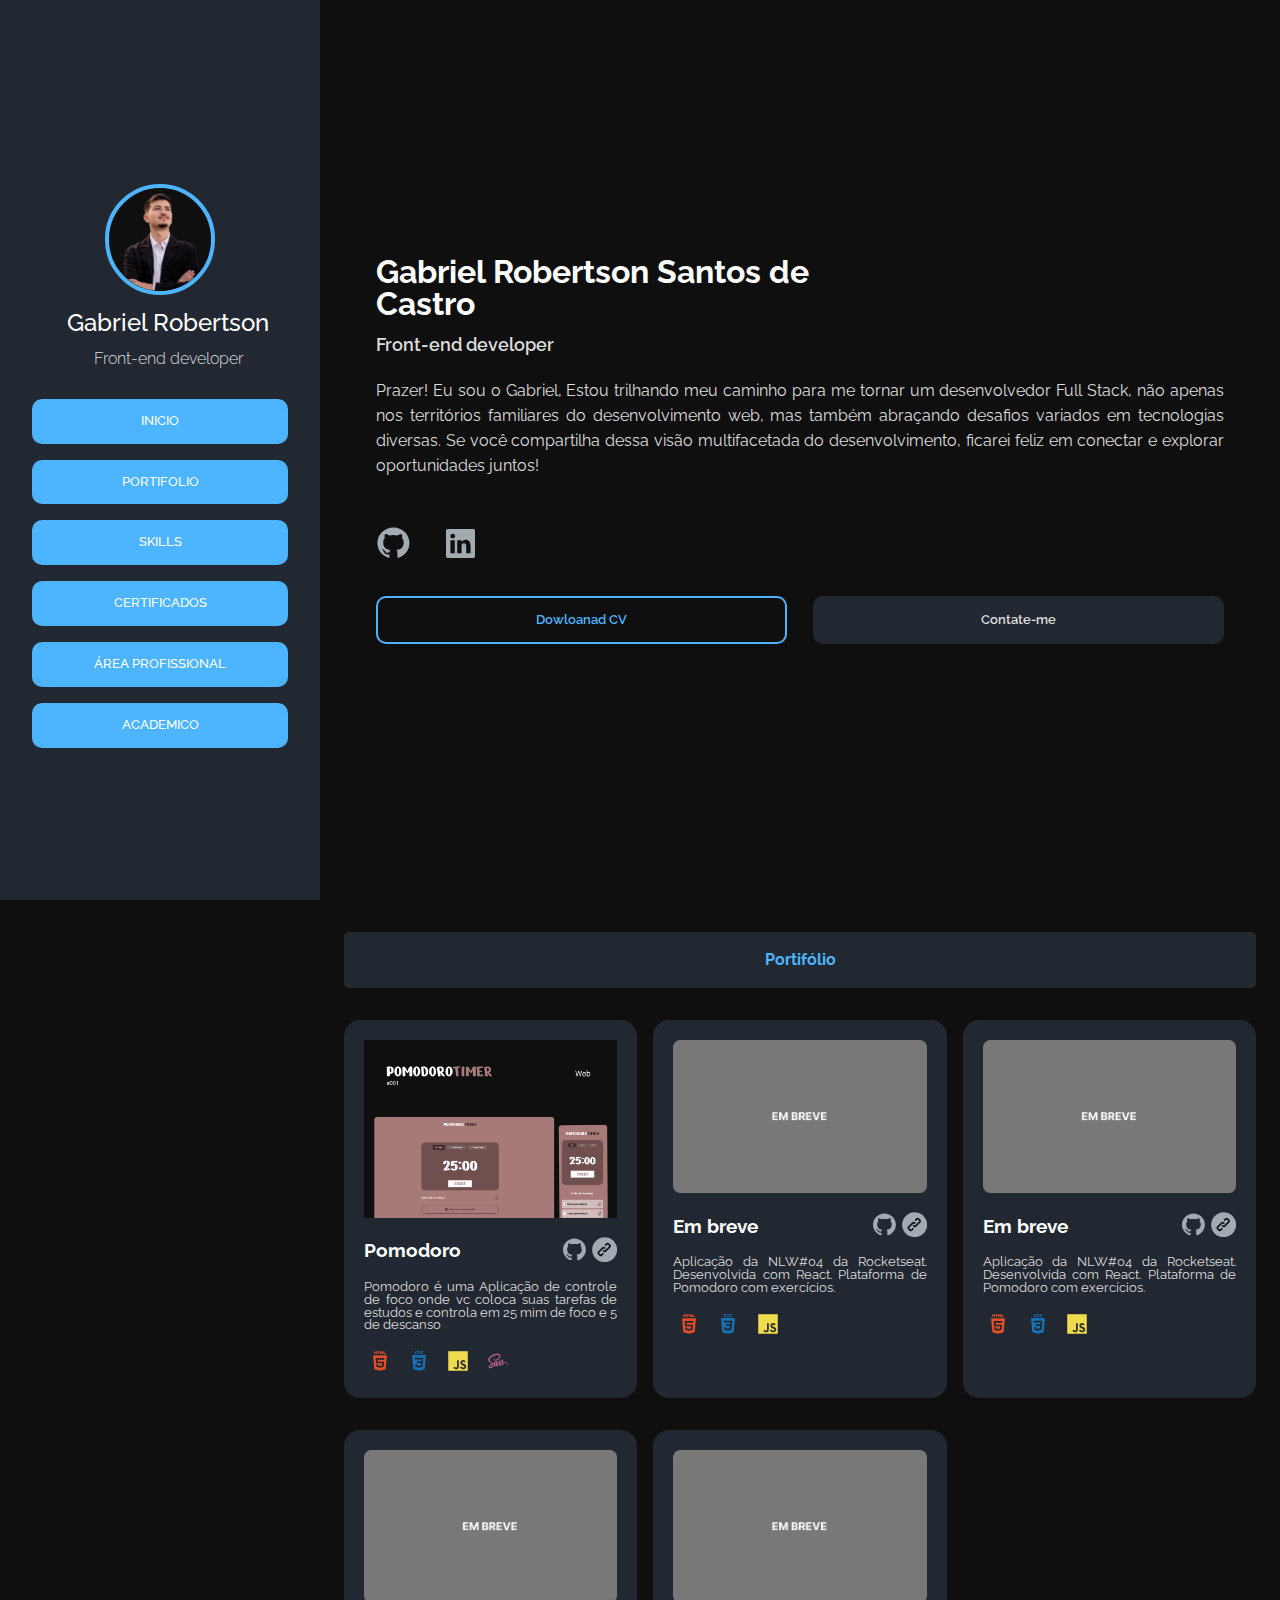
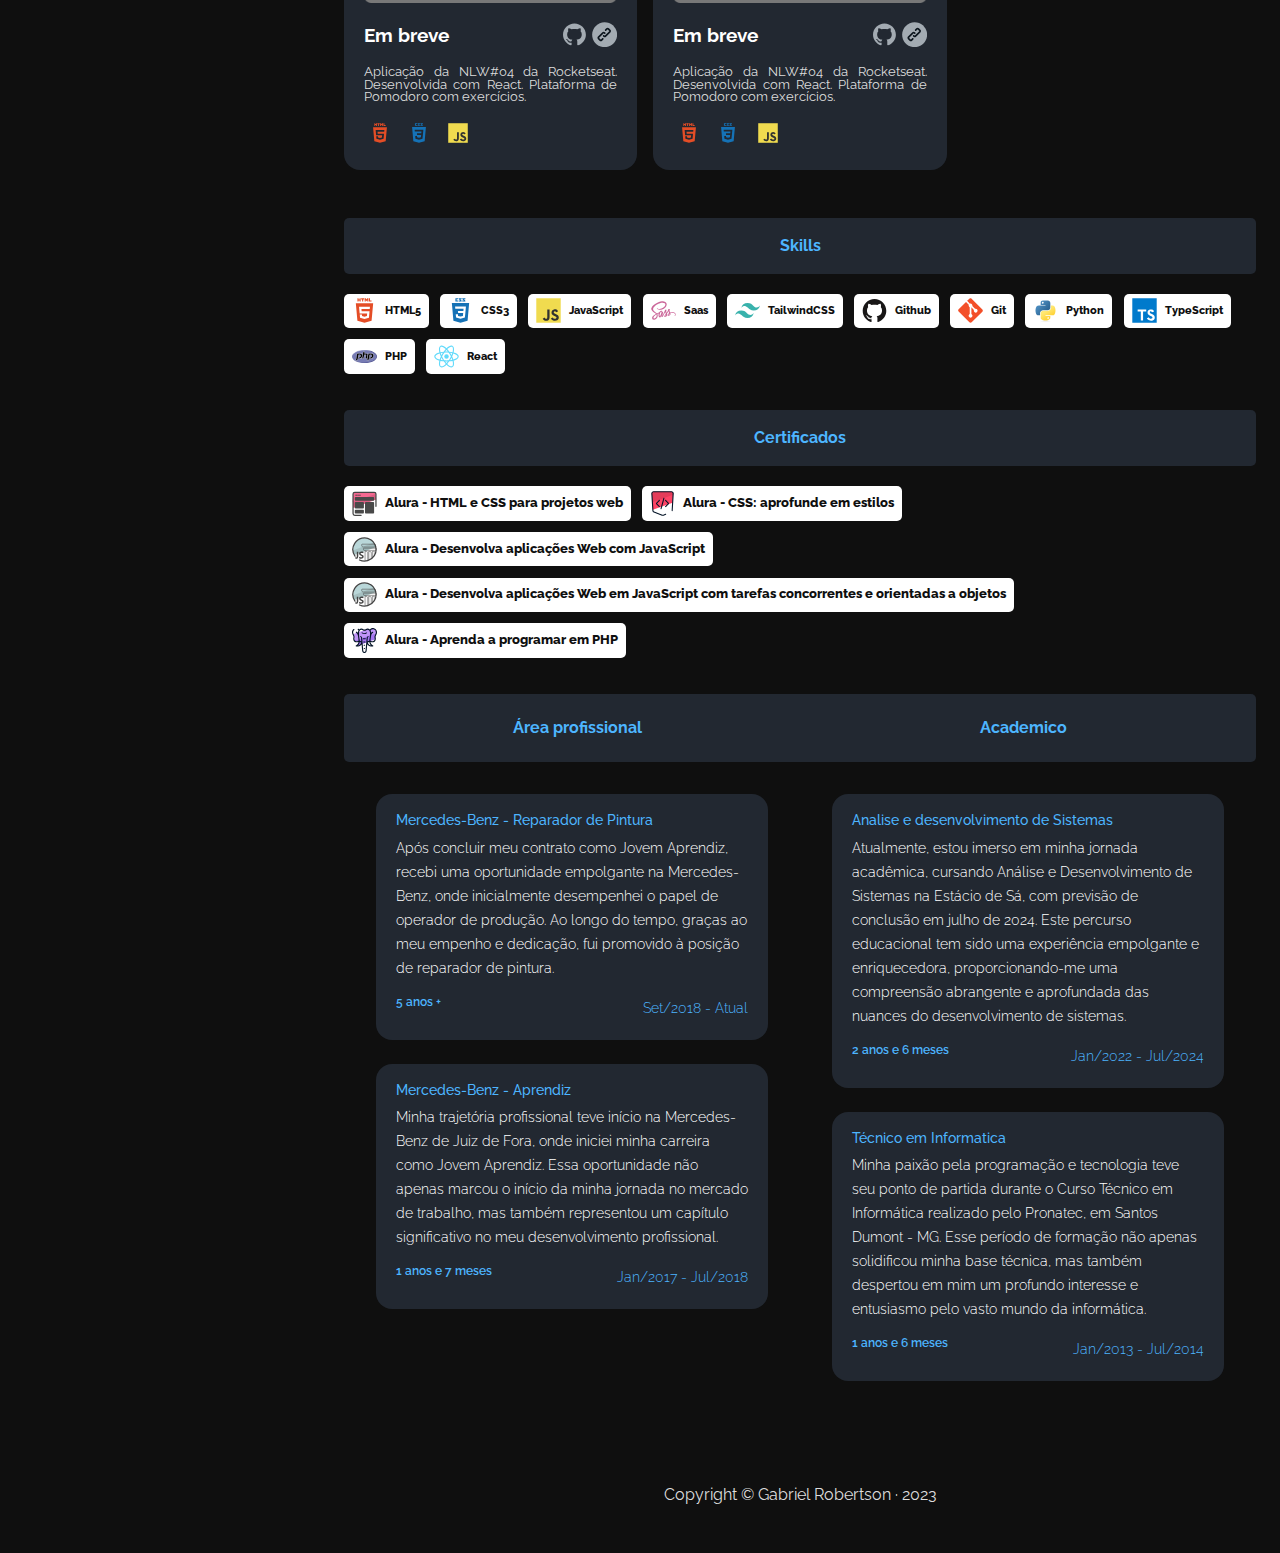
==== commit 963b0544: "atualizacao_certificadosSkils" ====
--- a/index.html
+++ b/index.html
@@ -177,7 +177,7 @@
             <li><img src="./assets/imagens/git-plain.svg" alt="Git"><span>Git</span></li> 
             <li><img src="./assets/imagens/python-original.svg" alt="HTML"><span>Python</span></li>
             <li><img src="./assets/imagens/typescript-original.svg" alt="CSS3"><span>TypeScript</span></li>
-            <li><img src="./assets/imagens/javascript-plain.svg" alt="JavaScript"><span>JavaScript</span></li>
+            <li><img src="./assets/imagens/php-original.svg" alt="PHP"><span>PHP</span></li>
             <li><img src="./assets/imagens/react-original.svg" alt="SASS"/><span>React</span></li>                         
                             
             
@@ -190,8 +190,11 @@
       <div class="container-skills">
         <div class="card-skills certificados">
         <ul class="lista-de-skills">
+          <li><a href="https://cursos.alura.com.br/degree/certificate/06de3aa8-c614-47fc-985d-df19f01733c6?lang=pt_BR" target="_blank"><img src="./assets/imagens/css-flexbox-layouts-responsivos.svg" alt="HTML"><span>Alura -  HTML e CSS para projetos web</span></a></li>
           <li><a href="https://cursos.alura.com.br/degree/certificate/52ad97d1-9537-474c-aaa9-0071b2973f78?lang=pt_BR" target="_blank"><img src="./assets/imagens/html-css-ambiente-arquivos-tags.svg" alt="HTML"><span>Alura - CSS: aprofunde em estilos</span></a></li>
-          <li><a href="https://cursos.alura.com.br/degree/certificate/06de3aa8-c614-47fc-985d-df19f01733c6?lang=pt_BR" target="_blank"><img src="./assets/imagens/css-flexbox-layouts-responsivos.svg" alt="HTML"><span>Alura -  HTML e CSS para projetos web</span></a></li>
+          <li><a href="https://cursos.alura.com.br/degree/certificate/163ee9d0-dfcb-4dd1-8a0a-72eca6cb1315?lang=pt_BR" target="_blank"><img src="./assets/imagens/javascript-orientacao-a-objetos.svg" alt="HTML"><span>Alura - Desenvolva aplicações Web com JavaScript</span></a></li>
+          <li><a href="https://cursos.alura.com.br/degree/certificate/ef815d93-3781-4048-922b-0c75f9384bc0?lang=pt_BR" target="_blank"><img src="./assets/imagens/javascript-orientacao-a-objetos.svg" alt="HTML"><span>Alura -  Desenvolva aplicações Web em JavaScript com tarefas concorrentes e orientadas a objetos</span></a></li>
+          <li><a href="https://cursos.alura.com.br/degree/certificate/27b045f2-4c92-4aad-94c0-631b0e5f01ae?lang=pt_BR" target="_blank"><img src="./assets/imagens/php-primeiros-passos.svg" alt="HTML"><span>Alura -  Aprenda a programar em PHP</span></a></li>
         </ul>
         </div>
       </div>
--- a/assets/styles/styles.css
+++ b/assets/styles/styles.css
@@ -62,8 +62,9 @@
   height: 100vh;
   display: flex;
   flex-direction: column;
-  justify-content: center;
-  padding: 1rem 1rem;
+  justify-content: flex-start;
+  padding: 4rem 1rem;
+  gap: 1rem;
 }
 .menu-navegação .navegacao__container .perfil__menu {
   display: flex;
@@ -129,6 +130,7 @@
     display: none;
   }
   .menu-navegação .navegacao__container {
+    justify-content: center;
     padding: 1rem 2rem;
   }
   .menu-navegação .navegacao__container .perfil__menu {
